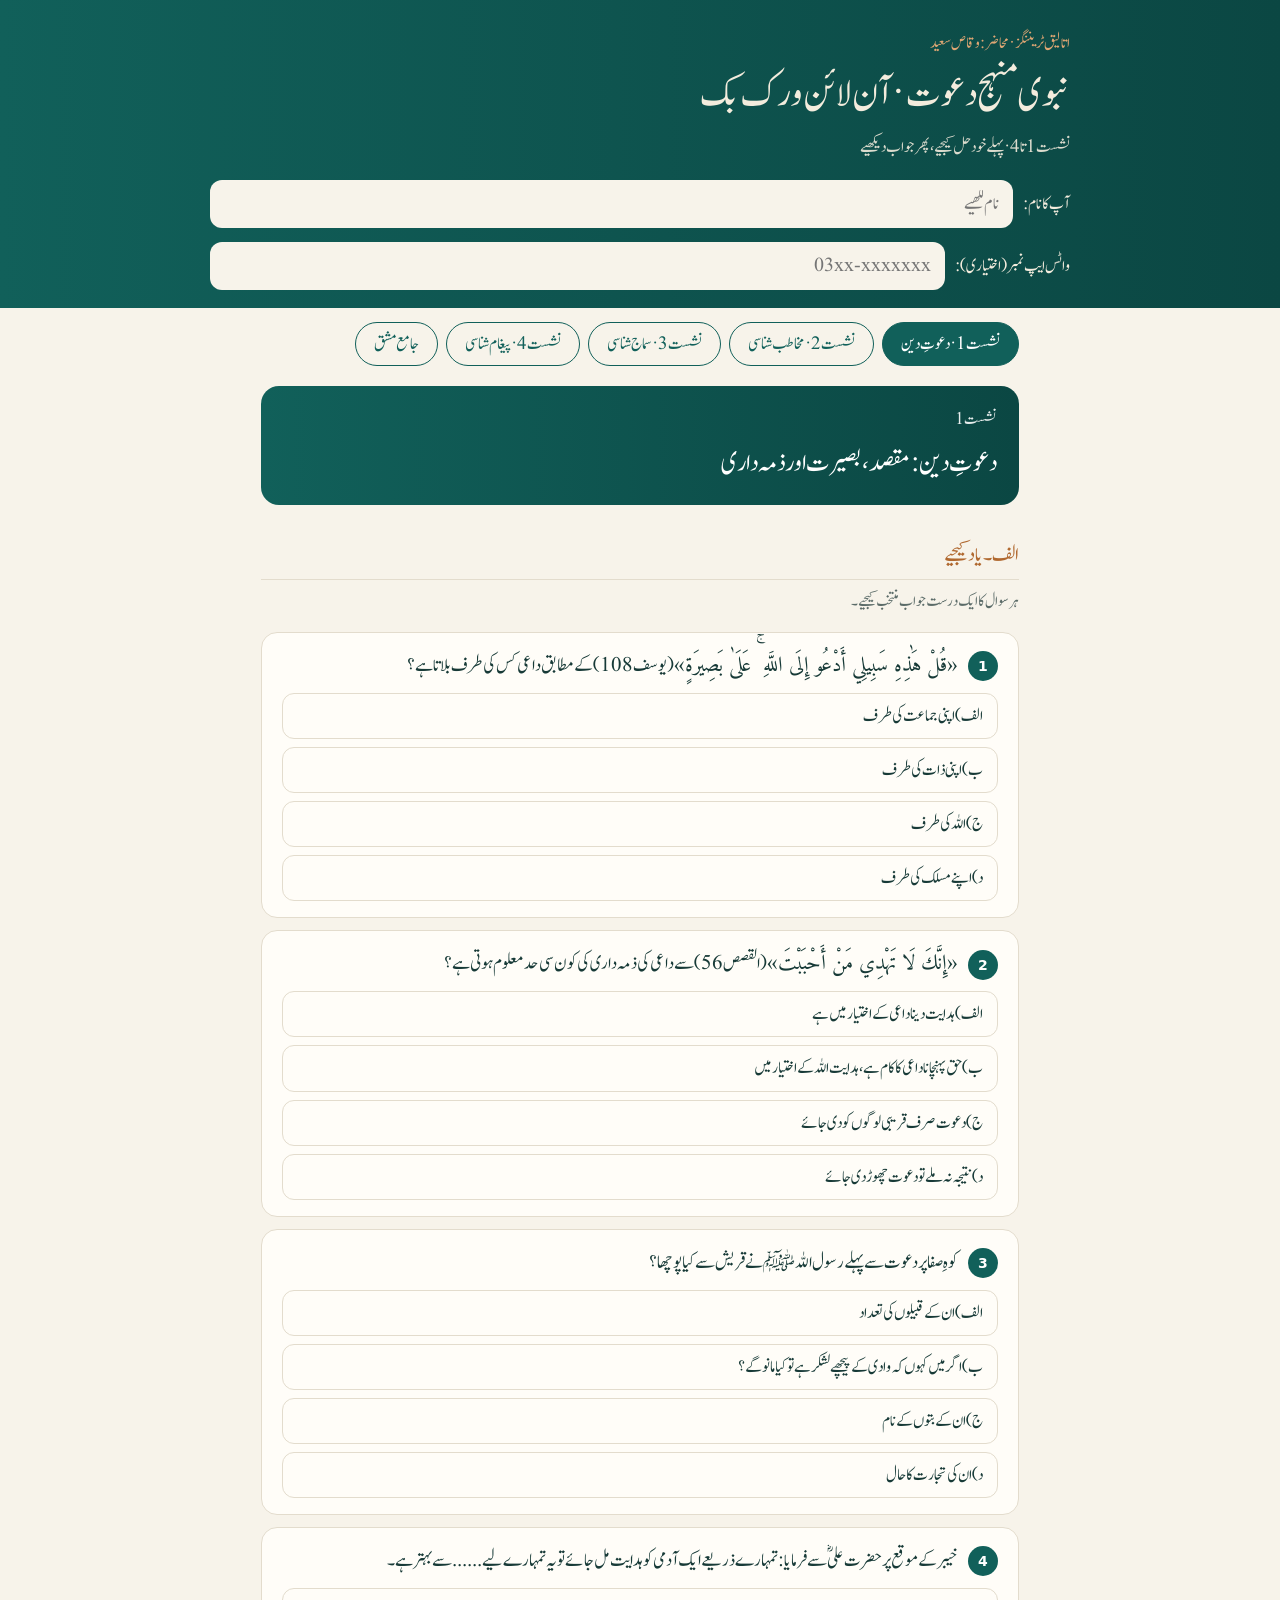
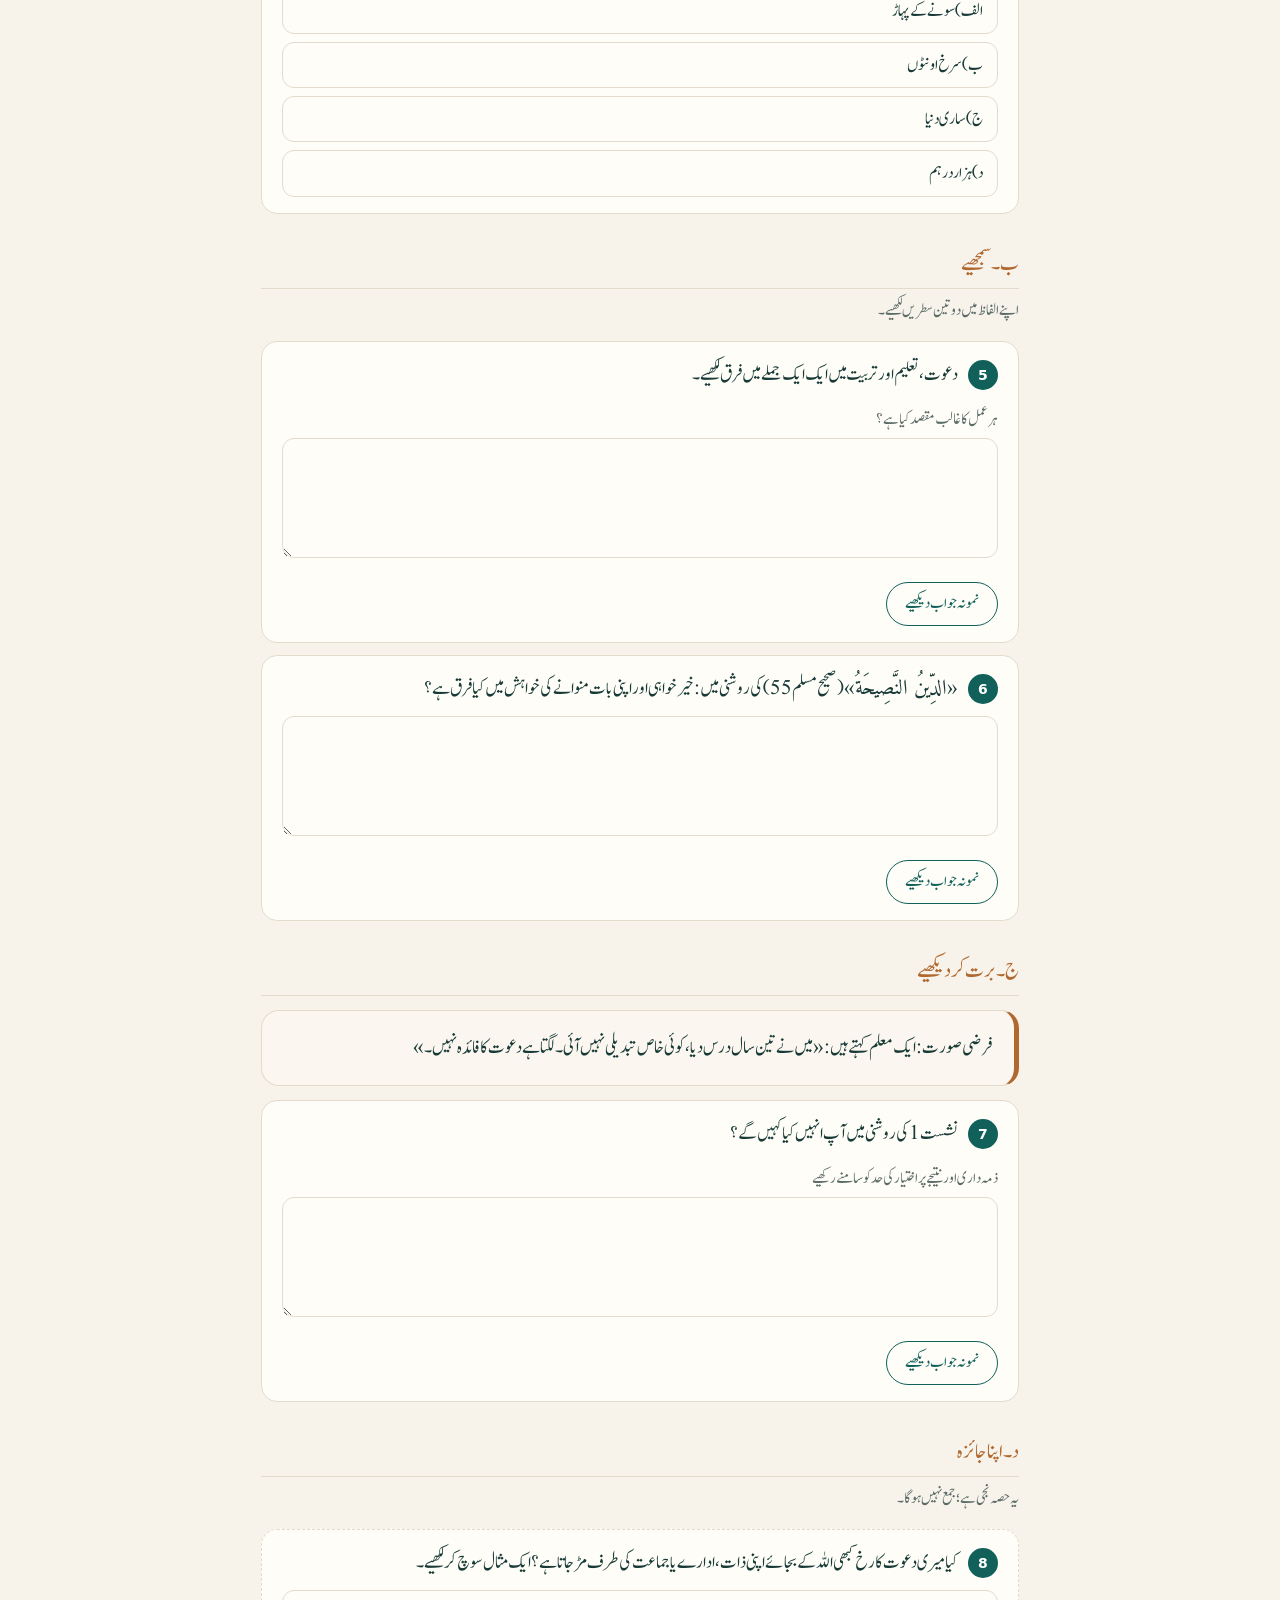
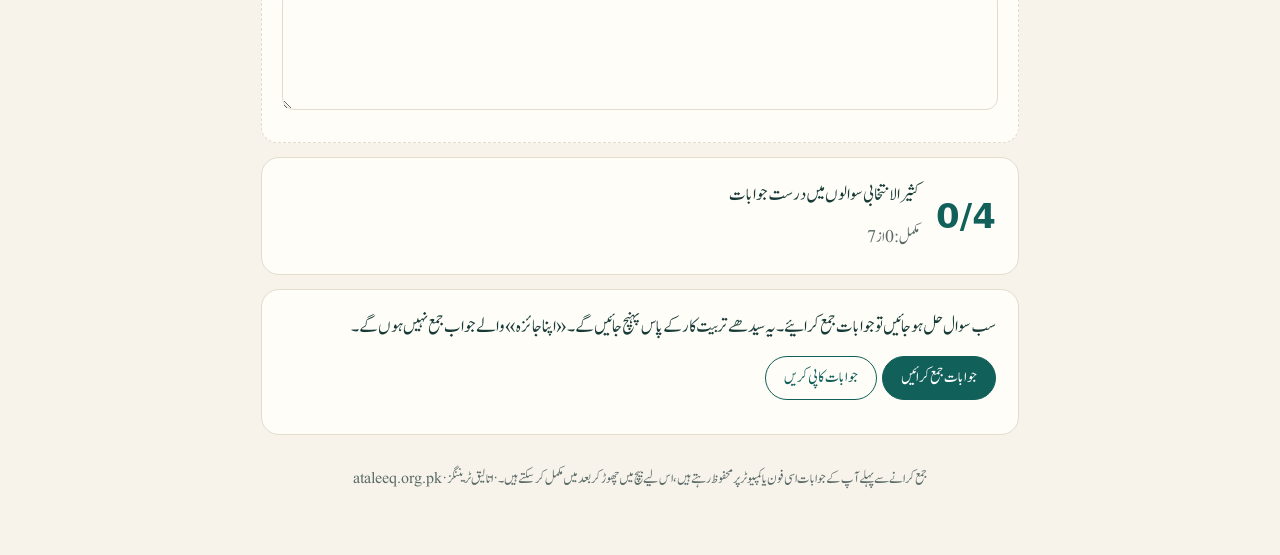
==== index.html @ 0d9d3ff8 "Add online workbook page" ====
<!DOCTYPE html>
<html lang="ur" dir="rtl"><head><meta charset="utf-8">
<meta name="viewport" content="width=device-width,initial-scale=1">
<title>نبوی منہج دعوت · آن لائن ورک بک</title>
<style>
/* VOICE: باوقار، پرسکون، کتابچے جیسا
   IDEA: اتالیق کتابچے کا ایک ورق جو خود جانچتا ہے
   PICTURE: ہر نشست کا رنگین سرورقی پٹا اور سوالوں کے کارڈ
   COLOUR and TYPE: teal #11605a، copper #c0793a، کریم؛ جمیل نوری نستعلیق، عربی امیری
   LAYOUT: ایک کالم، اوپر نشستوں کی ٹیبیں، نیچے نتیجہ اور جمع کرانا */
@font-face{font-family:"Jameel";src:url(fonts/jameel.woff2) format("woff2");font-display:swap}
@font-face{font-family:"Quran";src:url(fonts/amiri.woff2) format("woff2");font-display:swap}
:root{color-scheme:light dark;--bg:light-dark(#f7f3ea,#0f1b1a);--card:light-dark(#fffdf8,#162523);--ink:light-dark(#173a37,#e8efe9);--soft:light-dark(#5b6b68,#a9bbb7);--teal:light-dark(#11605a,#4fb3a8);--tealD:light-dark(#0b4743,#2c8a80);--cop:light-dark(#b0682f,#e0a774);--line:light-dark(#e3dccd,#28403d);--ok:light-dark(#e3f3ee,#173c35);--no:light-dark(#fbeee4,#3b2a1f)}
:root[data-theme=light]{color-scheme:light}:root[data-theme=dark]{color-scheme:dark}
*{box-sizing:border-box;min-width:0}
body{margin:0;background:var(--bg);color:var(--ink);font:21px/2 "Jameel","Noto Nastaliq Urdu",serif;overflow-x:clip}
.wrap{max-width:860px;margin:0 auto;padding:0 max(4vw,14px) 60px}
header.top{background:linear-gradient(270deg,#0b4743,#11605a);color:#f3ecdd;padding:26px max(4vw,14px) 18px}
header.top .in{max-width:860px;margin:0 auto}
.kick{color:#e0a774;font-size:18px;margin:0}
h1{font-size:44px;line-height:1.5;margin:0;font-weight:400}
.sub{margin:0;font-size:19px;opacity:.9}
.name{display:flex;gap:10px;align-items:center;margin-top:14px;flex-wrap:wrap}
.name label{font-size:19px}
.name input{flex:1;min-width:200px;font:inherit;font-size:20px;padding:4px 14px;border-radius:12px;border:0;background:#f7f3ea;color:#173a37;min-height:46px}
nav.tabs{display:flex;gap:8px;overflow-x:auto;padding:14px 0 6px;position:sticky;top:0;background:var(--bg);z-index:5}
nav.tabs a{flex:none;text-decoration:none;color:var(--teal);border:1.5px solid var(--teal);border-radius:30px;padding:2px 18px;font-size:19px;min-height:44px;display:flex;align-items:center}
nav.tabs a.on{background:var(--teal);color:#fff}
nav.tabs a .d{font-family:system-ui;font-size:12px;margin-right:6px;opacity:.8}
.band{background:var(--card);border:1px solid var(--line);border-radius:18px;padding:16px 22px;margin:14px 0}
.unit{background:linear-gradient(270deg,var(--tealD),var(--teal));color:#fff;border:0}
.unit h2{margin:0;font-size:30px;line-height:1.7;font-weight:400}
.unit p{margin:0;font-size:18px;opacity:.9}
h3.part{color:var(--cop);font-size:24px;font-weight:400;margin:26px 0 0;border-bottom:1.5px solid var(--line)}
.hint{color:var(--soft);font-size:18px;margin:4px 0 0}
.case{border-right:5px solid var(--cop);background:light-dark(#fbf6ef,#1d2a22)}
.q{background:var(--card);border:1px solid var(--line);border-radius:16px;padding:12px 20px 16px;margin:12px 0}
.q .t{font-size:21px;margin:0 0 6px;color:var(--ink)}
.q .n{display:inline-flex;width:30px;height:30px;border-radius:50%;background:var(--teal);color:#fff;font:600 14px system-ui;align-items:center;justify-content:center;margin-left:10px;vertical-align:middle}
.ar,q{font-family:"Quran","Amiri",serif}
.opts{display:grid;gap:8px}
.opt{font:inherit;font-size:19px;text-align:right;background:transparent;color:var(--ink);border:1.5px solid var(--line);border-radius:12px;padding:4px 14px;min-height:46px;cursor:pointer;line-height:1.9}
.opt:hover:not(:disabled){border-color:var(--teal)}
.opt:focus-visible,.btn:focus-visible,textarea:focus-visible{outline:3px solid var(--cop);outline-offset:2px}
.opt.right{background:var(--ok);border-color:var(--teal)}
.opt.wrong{background:var(--no);border-color:var(--cop)}
.opt:disabled{cursor:default}
.fb{margin:8px 0 0;padding:6px 14px;border-radius:12px;background:var(--ok);font-size:18px}
.fb b{color:var(--teal)}
textarea{width:100%;font:inherit;font-size:19px;line-height:2;border:1.5px solid var(--line);border-radius:12px;padding:6px 14px;background:transparent;color:var(--ink);min-height:120px;resize:vertical}
.btn{font:inherit;font-size:18px;border:1.5px solid var(--teal);color:var(--teal);background:transparent;border-radius:30px;padding:2px 18px;min-height:44px;cursor:pointer;margin-top:8px}
.btn.fill{background:var(--teal);color:#fff}
.private{border-style:dashed}
.score{display:flex;gap:16px;align-items:center;flex-wrap:wrap}
.score .big{font:700 34px system-ui;color:var(--teal);white-space:nowrap}
.done{color:var(--soft);font-size:18px}
footer{color:var(--soft);font-size:16px;text-align:center;margin-top:28px}
@media(max-width:600px){body{font-size:19px}h1{font-size:34px}.unit h2{font-size:25px}.q{padding:10px 14px 14px}}
</style></head><body>
<header class="top"><div class="in">
<p class="kick">اتالیق ٹریننگز · محاضر: وقاص سعید</p>
<h1>نبوی منہج دعوت · آن لائن ورک بک</h1>
<p class="sub">نشست 1 تا 4 · پہلے خود حل کیجیے، پھر جواب دیکھیے</p>
<div class="name"><label for="nm">آپ کا نام:</label><input id="nm" autocomplete="name" placeholder="نام لکھیے"></div>
<div class="name"><label for="ph">واٹس ایپ نمبر (اختیاری):</label><input id="ph" inputmode="tel" autocomplete="tel" placeholder="03xx-xxxxxxx"></div>
</div></header>
<div class="wrap">
<nav class="tabs" id="tabs" aria-label="نشستیں"></nav>
<main id="main"></main>
<footer>جمع کرانے سے پہلے آپ کے جوابات اسی فون یا کمپیوٹر پر محفوظ رہتے ہیں، اس لیے بیچ میں چھوڑ کر بعد میں مکمل کر سکتے ہیں۔ · اتالیق ٹریننگز · ataleeq.org.pk</footer>
</div>
<script>
{
const FORMS = [{"title":"نبوی منہج دعوت · نشست 1 · دعوتِ دین: مقصد، بصیرت اور ذمہ داری","items":[{"t":"h","title":"الف۔ یاد کیجیے","d":"ہر سوال کا ایک درست جواب منتخب کیجیے۔"},{"t":"mcq","q":"«قُلْ هَٰذِهِ سَبِيلِي أَدْعُو إِلَى اللَّهِ ۚ عَلَىٰ بَصِيرَةٍ» (یوسف 108) کے مطابق داعی کس کی طرف بلاتا ہے؟","o":["اپنی جماعت کی طرف","اپنی ذات کی طرف","اللہ کی طرف","اپنے مسلک کی طرف"],"a":2,"fb":"داعی لوگوں کو اپنی طرف نہیں، اللہ کی طرف جوڑتا ہے۔"},{"t":"mcq","q":"«إِنَّكَ لَا تَهْدِي مَنْ أَحْبَبْتَ» (القصص 56) سے داعی کی ذمہ داری کی کون سی حد معلوم ہوتی ہے؟","o":["ہدایت دینا داعی کے اختیار میں ہے","حق پہنچانا داعی کا کام ہے، ہدایت اللہ کے اختیار میں","دعوت صرف قریبی لوگوں کو دی جائے","نتیجہ نہ ملے تو دعوت چھوڑ دی جائے"],"a":1,"fb":"حق پہنچانا داعی کا کام ہے؛ ہدایت اللہ کے اختیار میں ہے۔"},{"t":"mcq","q":"کوہِ صفا پر دعوت سے پہلے رسول اللہ ﷺ نے قریش سے کیا پوچھا؟","o":["ان کے قبیلوں کی تعداد","اگر میں کہوں کہ وادی کے پیچھے لشکر ہے تو کیا مانو گے؟","ان کے بتوں کے نام","ان کی تجارت کا حال"],"a":1,"fb":"انہوں نے کہا: ہم نے آپ کو ہمیشہ سچا پایا (صحیح بخاری 4770)۔ دعوت سے پہلے داعی کا اعتماد۔"},{"t":"mcq","q":"خیبر کے موقع پر حضرت علیؓ سے فرمایا: تمہارے ذریعے ایک آدمی کو ہدایت مل جائے تو یہ تمہارے لیے ...... سے بہتر ہے۔","o":["سونے کے پہاڑ","سرخ اونٹوں","ساری دنیا","ہزار درہم"],"a":1,"fb":"سرخ اونٹوں سے بہتر (صحیح بخاری 3701)۔"},{"t":"h","title":"ب۔ سمجھیے","d":"اپنے الفاظ میں دو تین سطریں لکھیے۔"},{"t":"para","q":"دعوت، تعلیم اور تربیت میں ایک ایک جملے میں فرق لکھیے۔","h":"ہر عمل کا غالب مقصد کیا ہے؟","fb":"دعوت: اللہ کی بندگی یا حق کے اگلے قدم کی طرف بلانا۔ تعلیم: علم یا فہم سکھانا۔ تربیت: مشق اور بازخورد سے عادت اور کردار بنانا۔"},{"t":"para","q":"«الدِّينُ النَّصِيحَةُ» (صحیح مسلم 55) کی روشنی میں: خیرخواہی اور اپنی بات منوانے کی خواہش میں کیا فرق ہے؟","fb":"خیرخواہی میں مرکز مخاطب کا بھلا اور اللہ کا حق ہے؛ بات منوانے میں مرکز اپنی رائے یا ذات بن جاتی ہے۔"},{"t":"h","title":"ج۔ برت کر دیکھیے","d":"فرضی صورت: ایک معلم کہتے ہیں: «میں نے تین سال درس دیا، کوئی خاص تبدیلی نہیں آئی۔ لگتا ہے دعوت کا فائدہ نہیں۔»"},{"t":"para","q":"نشست 1 کی روشنی میں آپ انہیں کیا کہیں گے؟","h":"ذمہ داری اور نتیجے پر اختیار کی حد کو سامنے رکھیے","fb":"ذمہ داری حق پہنچانا ہے، ہدایت اللہ کے اختیار میں (القصص 56)۔ ایک آدمی کی ہدایت بھی سرخ اونٹوں سے بہتر ہے۔ طریقے کا جائزہ ضرور لیں، مگر مایوسی دعوت چھوڑنے کی دلیل نہیں۔"},{"t":"h","title":"د۔ اپنا جائزہ","d":"یہ حصہ نجی ہے؛ جمع نہیں ہوگا۔"},{"t":"private","q":"کیا میری دعوت کا رخ کبھی اللہ کے بجائے اپنی ذات، ادارے یا جماعت کی طرف مڑ جاتا ہے؟ ایک مثال سوچ کر لکھیے۔"}]},{"title":"نبوی منہج دعوت · نشست 2 · مخاطب شناسی: جواب سے پہلے انسان","items":[{"t":"h","title":"الف۔ یاد کیجیے","d":"ہر سوال کا ایک درست جواب منتخب کیجیے۔"},{"t":"mcq","q":"آن لائن کلاس میں ایک شریک کا کیمرا بند ہے۔ یہ بات کس درجے میں آتی ہے؟","o":["مشاہدہ","تشریح","فیصلہ","نیت کا علم"],"a":0,"fb":"یہ مشاہدہ ہے۔"},{"t":"mcq","q":"«اسے دین میں دلچسپی ہی نہیں» کہنا کس درجے میں آتا ہے؟","o":["مشاہدہ","تشریح","ایسا فیصلہ جس کے لیے معلومات کافی نہیں","تصدیق"],"a":2,"fb":"یہ فیصلہ ہے، جس کی بنیاد ہمارے پاس نہیں۔"},{"t":"mcq","q":"مخاطب شناسی کے چھ قدموں کی درست ترتیب کون سی ہے؟","o":["سماعت، توقف، تصدیق، استفسار، اگلا عمل، مناسبت","توقف، سماعت، استفسار، تصدیق، مناسبت، اگلا عمل","استفسار، سماعت، توقف، مناسبت، تصدیق، اگلا عمل","توقف، استفسار، سماعت، اگلا عمل، تصدیق، مناسبت"],"a":1,"fb":"توقف، سماعت، استفسار، تصدیق، مناسبت، اگلا عمل۔"},{"t":"mcq","q":"حضرت معاویہ بن حکمؓ نے نماز میں بات کر لی۔ بعد میں انہوں نے رسول اللہ ﷺ کے طرزِ تعلیم کے بارے میں کیا کہا؟","o":["آپ ﷺ نے مجلس سے نکال دیا","آپ ﷺ نے نہ جھڑکا، نہ مارا، نہ برا کہا","آپ ﷺ نے بات کا جواب نہیں دیا","آپ ﷺ نے دوسروں سے کہلوایا"],"a":1,"fb":"«مَا كَهَرَنِي وَلَا ضَرَبَنِي وَلَا شَتَمَنِي» (صحیح مسلم 537)۔ غلطی درست ہوئی، عزت محفوظ رہی۔"},{"t":"mcq","q":"«وَلَا تَسُبُّوا الَّذِينَ يَدْعُونَ مِن دُونِ اللَّهِ» (الانعام 108) سے کون سا دعوتی اصول نکلتا ہے؟","o":["باطل پر کبھی تنقید نہ کی جائے","اپنی بات کے ممکنہ نتیجے پر بھی نظر رکھی جائے","ہر مخاطب سے اتفاق کیا جائے","صرف اپنے لوگوں سے بات کی جائے"],"a":1,"fb":"نیت کافی نہیں؛ طرزِ اظہار کا نتیجہ بھی دیکھنا ہے۔ علمی تردید اور توہین آمیز اشتعال الگ ہیں۔"},{"t":"h","title":"ب۔ سمجھیے","d":"اپنے الفاظ میں دو تین سطریں لکھیے۔"},{"t":"para","q":"ایک نوجوان پوچھتا ہے: «وراثت میں بہن کا حصہ بھائی سے کم کیوں ہے؟» اس کے خاندان میں ایک بہن کو حصہ ملا ہی نہیں۔ سوال کے پیچھے چاروں سطحیں (سوال، تجربہ، قدر، رکاوٹ) لکھیے۔","fb":"سوال: تقسیم کی حکمت۔ تجربہ: بہن کو حصہ نہ ملنا۔ قدر: انصاف۔ رکاوٹ: خاندانی ظلم کو شرعی حکم سمجھ لینا۔ پہلے واضح کریں کہ حصہ نہ دینا خود شریعت کی خلاف ورزی ہے۔"},{"t":"para","q":"«میں آپ کی تکلیف سمجھ رہا ہوں» اور «آپ بالکل ٹھیک کہتے ہیں» میں کیا فرق ہے؟","fb":"پہلا تکلیف کا اعتراف ہے؛ دوسرا ہر بات کی توثیق۔ ہمدردی کے بعد بھی غلط عمومی نتیجے کی اصلاح ہو سکتی ہے۔"},{"t":"h","title":"ج۔ برت کر دیکھیے","d":"فرضی صورت: یونیورسٹی کا ایک نوجوان کہتا ہے: «علماء ہماری بات سنتے نہیں۔ سوال کریں تو فوراً کہہ دیتے ہیں کہ ایمان کمزور ہے۔»"},{"t":"para","q":"اس کے لیے لکھیے: (1) ایک کھلا سوال (2) تصدیقی خلاصہ (3) ایک قابلِ عمل اگلا قدم","fb":"کھلا سوال: آپ کو کس خاص گفتگو سے ایسا محسوس ہوا؟ خلاصہ: آپ نے حکمت پوچھی اور جواب میں آپ پر نسبت لگائی گئی، کیا میں درست سمجھا؟ اگلا قدم: اصل حکم اور دلیل واضح کرنا، اور ایک واقعے سے سب پر حکم نہ لگانے کی اصلاح۔"},{"t":"h","title":"د۔ اپنا جائزہ","d":"یہ حصہ نجی ہے؛ جمع نہیں ہوگا۔"},{"t":"private","q":"گزشتہ ہفتے کی کسی گفتگو میں کیا میں نے سوال مکمل ہونے سے پہلے جواب سوچنا شروع کر دیا تھا؟ اگلی بار کون سا قدم یاد رکھوں گا؟"}]},{"title":"نبوی منہج دعوت · نشست 3 · سماج شناسی: مخاطب کا ماحول","items":[{"t":"h","title":"الف۔ یاد کیجیے","d":"ہر سوال کا ایک درست جواب منتخب کیجیے۔"},{"t":"mcq","q":"حضرت معاذؓ کو یمن روانہ کرتے وقت رسول اللہ ﷺ نے سب سے پہلے کیا بتایا؟","o":["یمن کا راستہ","تم اہلِ کتاب کی ایک قوم کے پاس جا رہے ہو","زکوٰۃ کی شرح","وہاں کے حاکم کا نام"],"a":1,"fb":"«إِنَّكَ تَأْتِي قَوْمًا مِنْ أَهْلِ الْكِتَابِ» (صحیح بخاری 1496)۔ پہلے لوگ، پھر ترتیب۔"},{"t":"mcq","q":"«إِن جَاءَكُمْ فَاسِقٌ بِنَبَإٍ فَتَبَيَّنُوا» (الحجرات 6) کا دعوتی اطلاق کیا ہے؟","o":["ہر خبر پر فوراً عمل","خبر پر قدم اٹھانے سے پہلے جانچ","کسی خبر پر کبھی یقین نہ کرنا","صرف بڑوں کی خبر ماننا"],"a":1,"fb":"کسی حلقے کے بارے میں سنی سنائی بات پر حکم لگانے سے پہلے تحقیق۔"},{"t":"mcq","q":"«العادة محكمة» کے ساتھ کون سی حد لازم ہے؟","o":["ہر رواج شریعت ہے","نص کے خلاف عرف معتبر نہیں","عرف کا کوئی اعتبار نہیں","صرف پرانا عرف معتبر ہے"],"a":1,"fb":"عرف معتبر ہے مگر نص کے خلاف نہیں؛ رائج ہونا درست ہونا نہیں۔"},{"t":"mcq","q":"سماج کی چھ تہیں (اندر سے باہر): فرد، ......، فوری حلقہ، طبقہ، ......، وسیع معاشرہ۔ خالی جگہوں میں کیا آئے گا؟","o":["مسجد؛ حکومت","گھر اور خاندان؛ وابستگیاں","دوست؛ میڈیا","مدرسہ؛ ملک"],"a":1,"fb":"گھر اور خاندان؛ وابستگیاں۔"},{"t":"h","title":"ب۔ سمجھیے","d":"اپنے الفاظ میں دو تین سطریں لکھیے۔"},{"t":"para","q":"یہ جملہ دوبارہ لکھیے، اس طرح کہ جو دیکھا گیا وہ محفوظ رہے اور جو معلوم نہیں وہ بھی واضح ہو: «ہمارے محلے کے نوجوان دینی مجلس میں آنا ہی نہیں چاہتے۔»","fb":"مثلاً: «پچھلی تین مجلسوں میں نوجوانوں کی حاضری کم رہی؛ وجہ ابھی معلوم نہیں، غیر حاضر نوجوانوں سے پوچھنا ہے۔»"},{"t":"para","q":"سماج شناسی میں «محدود اور گہرا» کا کیا مطلب ہے؟","fb":"پورے معاشرے پر تبصرے کے بجائے اپنے حلقے (مسجد، کلاس، گھر) کو گہرائی سے جاننا: اوقات، معاش، رائج طریقے اور مسائل۔"},{"t":"h","title":"ج۔ برت کر دیکھیے","d":"فرضی صورت: ایک عالم نے بازار میں دکان کھولی۔ پہلے ہفتے انہوں نے ساتھی دکان داروں کو نماز کے وقت دکان کھلی رکھنے اور ناپ تول پر ٹوکنا شروع کر دیا۔ لوگ ان سے کترانے لگے۔"},{"t":"para","q":"تین باتیں لکھیے: (1) انہوں نے ماحول کی کون سی بات نظرانداز کی؟ (2) انہیں پہلے کیا جاننا چاہیے تھا؟ (3) پہلا عملی قدم کیا ہوتا؟","fb":"بازار کا مزاج اور دکان داروں کی عزتِ نفس نظرانداز ہوئی۔ پہلے لوگوں اور معاملات کو جاننا تھا۔ پہلا قدم: خدمت، سلام، اچھا معاملہ اور تعلق؛ تعلق بات کہنے کی تیاری ہے، اس کا متبادل نہیں۔"},{"t":"h","title":"د۔ اپنا جائزہ","d":"یہ حصہ نجی ہے؛ جمع نہیں ہوگا۔"},{"t":"private","q":"اپنے سب سے اہم دعوتی حلقے کے بارے میں: ایک بات جو میں یقین سے جانتا ہوں، ایک جو صرف سمجھتا ہوں، اور اسے جانچنے کا میرا سوال۔"}]},{"title":"نبوی منہج دعوت · نشست 4 · پیغام شناسی: ترجیحات اور تدریج","items":[{"t":"h","title":"الف۔ یاد کیجیے","d":"ہر سوال کا ایک درست جواب منتخب کیجیے۔"},{"t":"mcq","q":"حضرت عائشہؓ کے مطابق قرآن میں سب سے پہلے کیسی سورت اتری؟","o":["حلال و حرام کے احکام والی","جنت اور دوزخ کے ذکر والی","قصوں والی","جہاد کے احکام والی"],"a":1,"fb":"«فِيهَا ذِكْرُ الْجَنَّةِ وَالنَّارِ» (صحیح بخاری 4993)۔"},{"t":"mcq","q":"شراب کی حرمت کا دوسرا مرحلہ (النساء 43) کس چیز سے جڑا تھا؟","o":["تجارت","نماز","روزہ","مہمان نوازی"],"a":1,"fb":"نماز۔ پہلے سے موجود خیر اگلے قدم کا سہارا بنی۔"},{"t":"mcq","q":"«الْيَوْمَ أَكْمَلْتُ لَكُمْ دِينَكُمْ» کا تدریج پر کیا اثر ہے؟","o":["آج بھی احکام تدریج سے نافذ ہوں گے","احکام میں تدریج ختم؛ سکھانے اور مطالبے میں ترتیب باقی","اب ترتیب کی ضرورت نہیں","ہر حکم ایک ساتھ مانگنا لازم ہے"],"a":1,"fb":"احکام میں تدریج مکمل ہو چکی؛ دعوت اور تربیت میں ترتیب باقی ہے۔"},{"t":"mcq","q":"ٹھیک یا غلط: نیا آنے والا پوچھے کہ سود حرام ہے؟ تو کہیں: ابھی اس کی فکر نہ کرو۔","o":["ٹھیک","غلط"],"a":1,"fb":"غلط۔ پوچھے گئے سوال پر حق نہیں چھپایا جائے گا۔"},{"t":"mcq","q":"ٹھیک یا غلط: فرض نماز کی پابندی سے پہلے تہجد کا مطالبہ نہ کرنا تدریج ہے۔","o":["ٹھیک","غلط"],"a":0,"fb":"ٹھیک۔ فرض پہلے، نفل بعد میں۔"},{"t":"mcq","q":"ٹھیک یا غلط: تدریج یعنی بات اتنی نرم کر دینا کہ کوئی ناراض نہ ہو۔","o":["ٹھیک","غلط"],"a":1,"fb":"غلط۔ تدریج ترتیب ہے، حق میں کمی نہیں۔"},{"t":"h","title":"ب۔ سمجھیے","d":"اپنے الفاظ میں دو تین سطریں لکھیے۔"},{"t":"para","q":"ترجیح کے چار اصول لکھیے۔","fb":"جڑ پہلے، شاخیں بعد میں؛ فرض پہلے، نفل بعد میں؛ بڑی برائی پہلے، خاص طور پر جس میں دوسروں کا حق ہو؛ جو اس وقت ممکن ہو (فَاتَّقُوا اللَّهَ مَا اسْتَطَعْتُمْ)۔"},{"t":"para","q":"«ابھی اس پر بات نہیں کرتے» اور «یہ ٹھیک ہے» میں کیا فرق ہے؟","fb":"پہلا ترتیب ہے، دوسرا دین میں تبدیلی۔"},{"t":"h","title":"ج۔ برت کر دیکھیے","d":"فرضی صورت: عبداللہ (بیس برس) یونیورسٹی کا طالب علم ہے۔ ایک دوست کی وفات کے بعد وہ دین کی طرف آنا چاہتا ہے۔ نمازیں اکثر چھوٹ جاتی ہیں، امتحان میں کبھی نقل کر لیتا ہے، رات دیر تک گیمز کھیلتا ہے اور چھوٹی بہن سے سخت لہجے میں بات کرتا ہے۔ ہاں، جمعہ کبھی نہیں چھوڑتا۔"},{"t":"para","q":"عبداللہ کے لیے پیغام کے چار خانے لکھیے: بنیاد، پہلا قدم، بعد کی باری، نہ بدلنے والی حد۔","fb":"بنیاد: دوست کی وفات سے جاگا آخرت کا احساس؛ جمعہ کی پابندی موجود خیر۔ پہلا قدم: پانچ نمازیں۔ بعد کی باری: نقل (جلد)، بہن سے لہجہ، رات کا معمول۔ حد: پوچھے تو صاف بتائیں کہ نقل دھوکا اور ناجائز ہے۔ مختلف ترتیبیں درست ہو سکتی ہیں بشرطیکہ بنیاد پہلے اور کوئی حرام جائز نہ کہا جائے۔"},{"t":"h","title":"د۔ اپنا جائزہ","d":"یہ حصہ نجی ہے؛ جمع نہیں ہوگا۔"},{"t":"private","q":"اپنے درس یا گفتگو میں میں کون سی بات اکثر بنیاد سے پہلے کہہ دیتا ہوں؟"}]},{"title":"نبوی منہج دعوت · جامع مشق · نشست 1 تا 4","items":[{"t":"h","title":"فرضی صورت","d":"ایک عالم کو ایک نئے محلے کی مسجد میں امامت ملی ہے۔ وہ ہفتہ وار درس شروع کرنا چاہتے ہیں۔ محلے میں زیادہ تر لوگ دکان دار اور ملازم پیشہ ہیں؛ چند نوجوان شام کو مسجد کے باہر بیٹھتے ہیں مگر اندر کم آتے ہیں۔"},{"t":"para","q":"نشست 1 · مقصد: درس کا رخ کیا ہوگا، اور ان کی ذمہ داری کی حد کیا ہے؟","fb":"لوگوں کو اللہ سے جوڑنا، اپنی ذات یا ادارے سے نہیں؛ ہدایت اللہ کے اختیار میں۔"},{"t":"para","q":"نشست 2 · مخاطب: باہر بیٹھنے والے نوجوانوں سے پہلا سوال کیا ہوگا؟","fb":"کھلا سوال، مثلاً: «مسجد میں کون سی بات آپ کے لیے آسان یا مشکل ہے؟»"},{"t":"para","q":"نشست 3 · ماحول: کون سی تین باتیں پہلے معلوم کریں گے؟","fb":"کام کے اوقات، اعتماد کے لوگ (محلے کے بزرگ)، رائج طریقے اور پہلے سے موجود خیر۔"},{"t":"para","q":"نشست 4 · پیغام: پہلے درس کا موضوع اور پہلا قدم کیا ہوگا؟","fb":"اللہ سے تعلق اور آخرت؛ پہلا قدم ایک ہی، جیسے باجماعت نماز یا درس میں ایک بار بیٹھنا۔"}]}];
const SUBMIT = [
 {id:"1FAIpQLSegVqaLrecNOPoFJl9WphQFr-ipL8gZf9Odi--33xVAubB6CQ", e:[207893316,168200745,313098601,2060562220,263888143,2070830540,128838970,2078248076,1172326130]},
 {id:"1FAIpQLSeSP05EQNPISe3Qir1BLm1oKSklfFYDaWDvziMAgWTonMvJwg", e:[1546902059,460722818,1452672390,1473795738,709622940,877610242,261593250,1010589430,332597642,2012425930]},
 {id:"1FAIpQLSfKg845wDIJK-hscO21N-d2ZZxX8aGzlsBqI5e1_9A5d597bw", e:[1285523346,1209548362,1191980018,1891949690,925638731,1964707171,1116490405,308995936,1838438615]},
 {id:"1FAIpQLSey5I8jyY_jSDdnSDqtfHAIPdNHgjpW-PSBUzwYBbBaOeyeRQ", e:[187387534,449666316,1041912060,1107411997,192758846,1615221969,856976682,1097518963,343847859,331313498,2130473558]},
 {id:"1FAIpQLSeexY7XcbscXXzELJ6CfpfWpIo47RW1ePP6swN5bzrNMBVctQ", e:[1423206575,1536512842,618133483,1822309562,379215579,788074829]}];
const SHORT = ["نشست 1 · دعوتِ دین","نشست 2 · مخاطب شناسی","نشست 3 · سماج شناسی","نشست 4 · پیغام شناسی","جامع مشق"];
const L = ["الف","ب","ج","د"];
let st = {};
try { st = JSON.parse(localStorage.getItem("nmd-wb") || "{}"); } catch (e) { st = {}; }
const save = () => { try { localStorage.setItem("nmd-wb", JSON.stringify(st)); } catch (e) {} };
const esc = s => String(s).replace(/[&<>"']/g, c => ({"&":"&amp;","<":"&lt;",">":"&gt;",'"':"&quot;","'":"&#39;"}[c]));
const fmt = s => esc(s).replace(/«([^»]*[ً-ْ][^»]*)»/g, '«<span class="ar">$1</span>»');
const nm = document.getElementById("nm");
nm.value = st.name || "";
nm.addEventListener("input", () => { st.name = nm.value; save(); });
const ph = document.getElementById("ph");
ph.value = st.phone || "";
ph.addEventListener("input", () => { st.phone = ph.value; save(); });

function tabs(cur) {
  document.getElementById("tabs").innerHTML = SHORT.map((t, i) => {
    const s = stats(i);
    const d = st["sent" + i] ? ' <span class="d">✓</span>' : "";
    return `<a href="#s${i+1}" class="${i === cur ? "on" : ""}">${esc(t)}${d}</a>`;
  }).join("");
}
function stats(i) {
  let total = 0, answered = 0, right = 0;
  FORMS[i].items.forEach((it, k) => {
    const v = (st[i] || {})[k];
    if (it.t === "mcq") { total++; if (v !== undefined) { answered++; if (v === it.a) right++; } }
    if (it.t === "para") { total++; if (v && v.trim()) answered++; }
  });
  return { total, answered, right, mcq: FORMS[i].items.filter(x => x.t === "mcq").length };
}
function render(i) {
  const f = FORMS[i]; st[i] = st[i] || {};
  let n = 0, h = `<section class="band unit"><p>${esc(SHORT[i].split(" · ")[0])}</p><h2>${esc(f.title.split(" · ").slice(2).join(" · ") || f.title)}</h2></section>`;
  f.items.forEach((it, k) => {
    if (it.t === "h") {
      if (it.title.indexOf("صورت") > -1 || (it.d || "").indexOf("فرضی صورت") === 0) {
        h += `<h3 class="part">${esc(it.title)}</h3><div class="band case">${fmt(it.d || "")}</div>`;
      } else {
        h += `<h3 class="part">${esc(it.title)}</h3>` + (it.d ? `<p class="hint">${fmt(it.d)}</p>` : "");
      }
      return;
    }
    n++;
    const v = st[i][k];
    if (it.t === "mcq") {
      const answered = v !== undefined;
      h += `<div class="q"><p class="t"><span class="n">${n}</span>${fmt(it.q)}</p><div class="opts">` +
        it.o.map((o, j) => {
          let c = "opt";
          if (answered && j === it.a) c += " right";
          else if (answered && j === v) c += " wrong";
          return `<button class="${c}" data-k="${k}" data-j="${j}" ${answered ? "disabled" : ""}>${L[j]}) ${fmt(o)}</button>`;
        }).join("") + `</div>` +
        (answered ? `<p class="fb"><b>${v === it.a ? "درست ✓" : "درست جواب: " + L[it.a]}</b> · ${fmt(it.fb)}</p>` : "") + `</div>`;
    } else {
      const shown = (st[i]["show" + k]);
      const priv = it.t === "private";
      h += `<div class="q${priv ? " private" : ""}"><p class="t"><span class="n">${n}</span>${fmt(it.q)}</p>` +
        (it.h ? `<p class="hint">${fmt(it.h)}</p>` : "") +
        `<textarea data-k="${k}" aria-label="جواب">${esc(v || "")}</textarea>` +
        (priv ? "" : (shown ? `<p class="fb"><b>نمونہ جواب:</b> ${fmt(it.fb)}</p>` : `<button class="btn" data-show="${k}">نمونہ جواب دیکھیے</button>`)) + `</div>`;
    }
  });
  const s = stats(i);
  h += `<section class="band score" id="sc"><span class="big">${s.right}/${s.mcq}</span><span>کثیر الانتخابی سوالوں میں درست جوابات<br><span class="done">مکمل: ${s.answered} از ${s.total}</span></span></section>
  <div class="band" id="subbox"><p style="margin:0">سب سوال حل ہو جائیں تو جوابات جمع کرائیے۔ یہ سیدھے تربیت کار کے پاس پہنچ جائیں گے۔ «اپنا جائزہ» والے جواب جمع نہیں ہوں گے۔</p>
  <button class="btn fill" id="send">جوابات جمع کرائیں</button> <button class="btn" id="cp">جوابات کاپی کریں</button>
  <p class="done" id="msg" role="status">${st["sent" + i] ? "یہ نشست ایک بار جمع ہو چکی ہے۔ دوبارہ جمع کرانے سے نیا جواب الگ درج ہوگا۔" : ""}</p></div>`;
  document.getElementById("main").innerHTML = h;
  tabs(i);
}
function message(i) {
  const f = FORMS[i], s = stats(i);
  let m = `*${f.title}*\nنام: ${st.name || "—"}\nکثیر الانتخابی: ${s.right}/${s.mcq}\n`;
  let n = 0;
  f.items.forEach((it, k) => {
    if (it.t === "h") return; n++;
    if (it.t === "para") m += `\n${n}۔ ${it.q}\n${((st[i] || {})[k] || "—").trim()}\n`;
  });
  return m;
}
async function send(i) {
  const msg = document.getElementById("msg");
  const f = FORMS[i], sub = SUBMIT[i], a = st[i] || {};
  const missing = [];
  if (!(st.name || "").trim()) missing.push("نام");
  let n = 0;
  f.items.forEach((it, k) => {
    if (it.t === "h") return; n++;
    if (it.t === "mcq" && a[k] === undefined) missing.push("سوال " + n);
    if (it.t === "para" && !(a[k] || "").trim()) missing.push("سوال " + n);
  });
  if (missing.length) { msg.textContent = "ابھی یہ باقی ہیں: " + missing.join("، "); return; }
  const body = new URLSearchParams();
  body.append("entry." + sub.e[0], st.name.trim());
  body.append("entry." + sub.e[1], (st.phone || "").trim());
  let j = 2;
  f.items.forEach((it, k) => {
    if (it.t === "mcq") body.append("entry." + sub.e[j++], it.o[a[k]]);
    else if (it.t === "para") body.append("entry." + sub.e[j++], a[k].trim());
  });
  const b = document.getElementById("send"); b.disabled = true; msg.textContent = "بھیجا جا رہا ہے…";
  try {
    await fetch("https://docs.google.com/forms/d/e/" + sub.id + "/formResponse", { method: "POST", mode: "no-cors", body });
    st["sent" + i] = 1; save();
    msg.textContent = "جزاکم اللہ خیرا۔ آپ کے جوابات جمع ہو گئے۔";
    tabs(i);
  } catch (e) {
    msg.textContent = "انٹرنیٹ کا مسئلہ ہے؛ تھوڑی دیر بعد دوبارہ کوشش کیجیے۔";
  }
  b.disabled = false;
}
let cur = 0;
function route() {
  const m = /^#s([1-5])$/.exec(location.hash);
  cur = m ? +m[1] - 1 : 0;
  render(cur); window.scrollTo(0, 0);
}
document.getElementById("main").addEventListener("click", e => {
  const b = e.target.closest(".opt");
  if (b) { st[cur][b.dataset.k] = +b.dataset.j; save(); const y = window.scrollY; render(cur); window.scrollTo(0, y); return; }
  const sh = e.target.closest("[data-show]");
  if (sh) { st[cur]["show" + sh.dataset.show] = 1; save(); const y = window.scrollY; render(cur); window.scrollTo(0, y); return; }
  if (e.target.id === "send") { send(cur); return; }
  if (e.target.id === "cp") {
    navigator.clipboard.writeText(message(cur)).then(() => { document.getElementById("msg").textContent = "کاپی ہو گیا"; }, () => { document.getElementById("msg").textContent = "کاپی نہیں ہو سکا"; });
  }
});
document.getElementById("main").addEventListener("input", e => {
  if (e.target.tagName === "TEXTAREA") { st[cur][e.target.dataset.k] = e.target.value; save(); }
});
window.addEventListener("hashchange", route);
route();
}
</script>
</body></html>
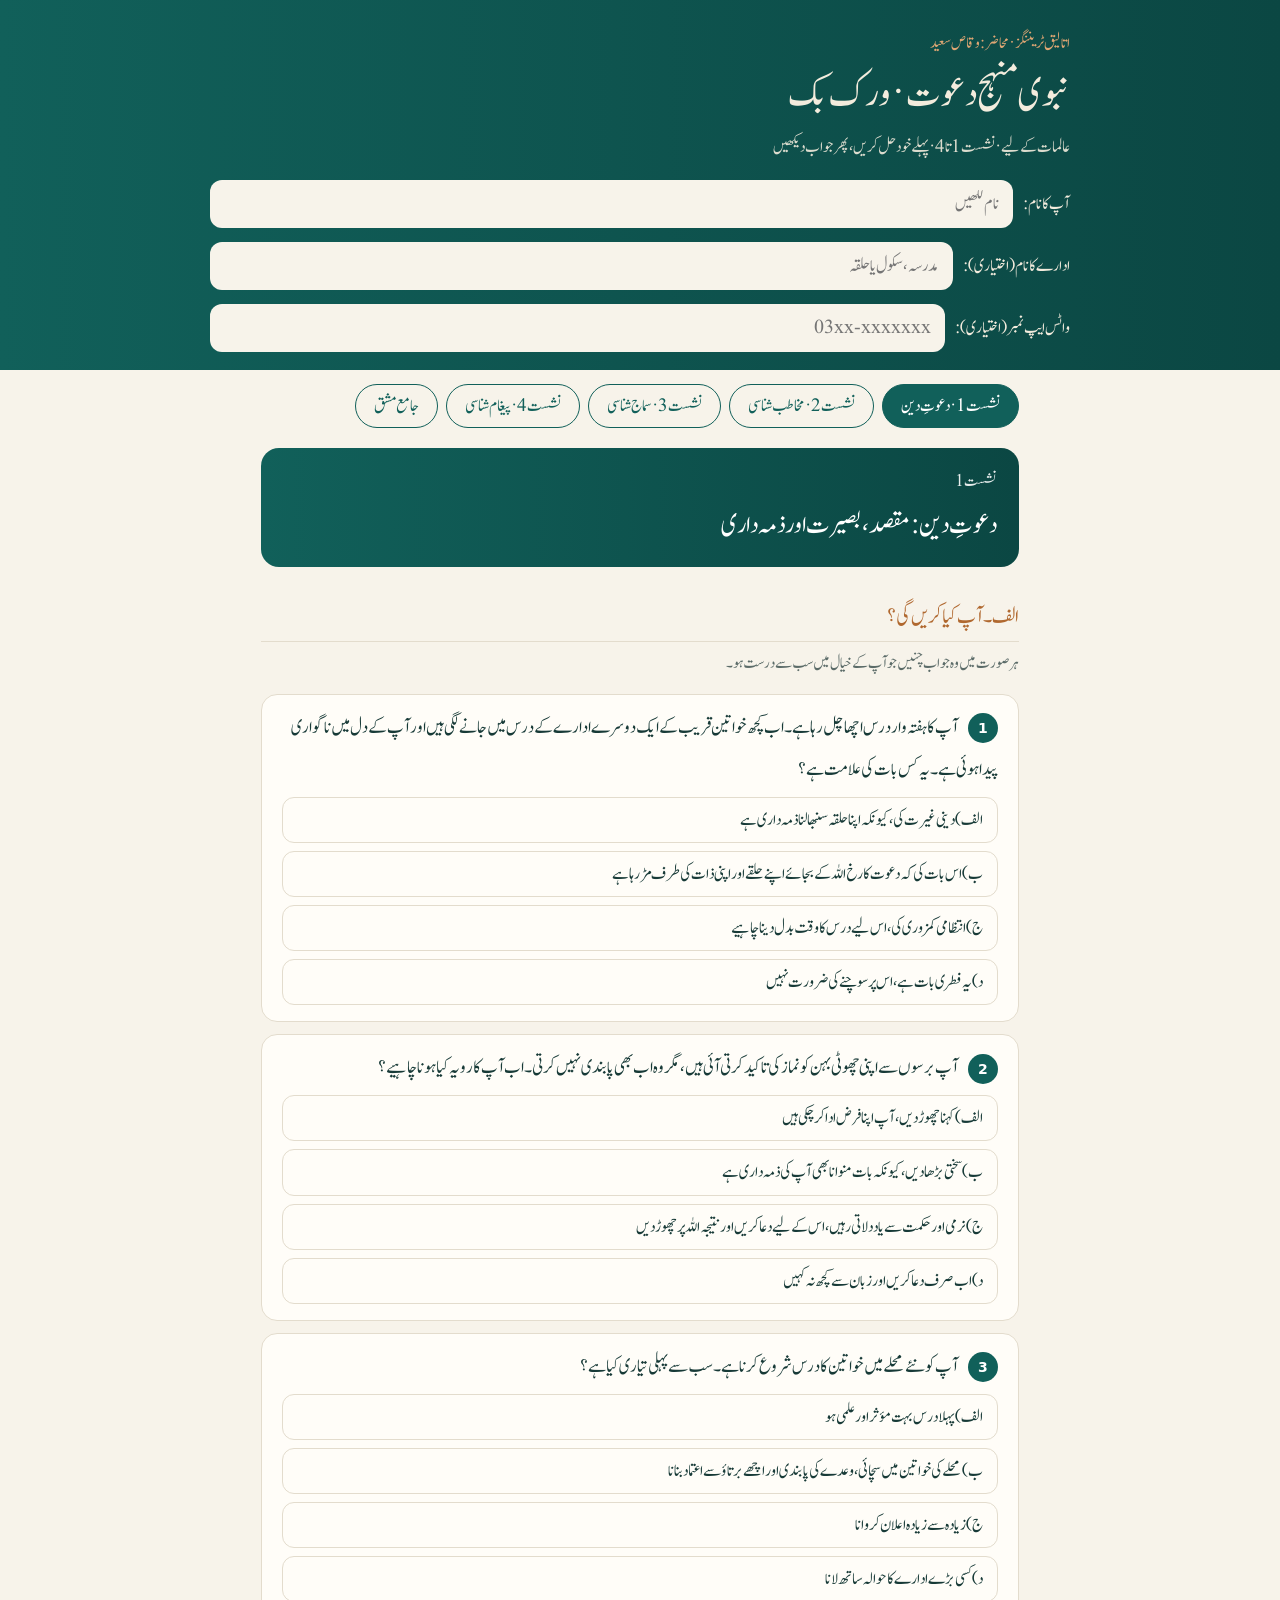
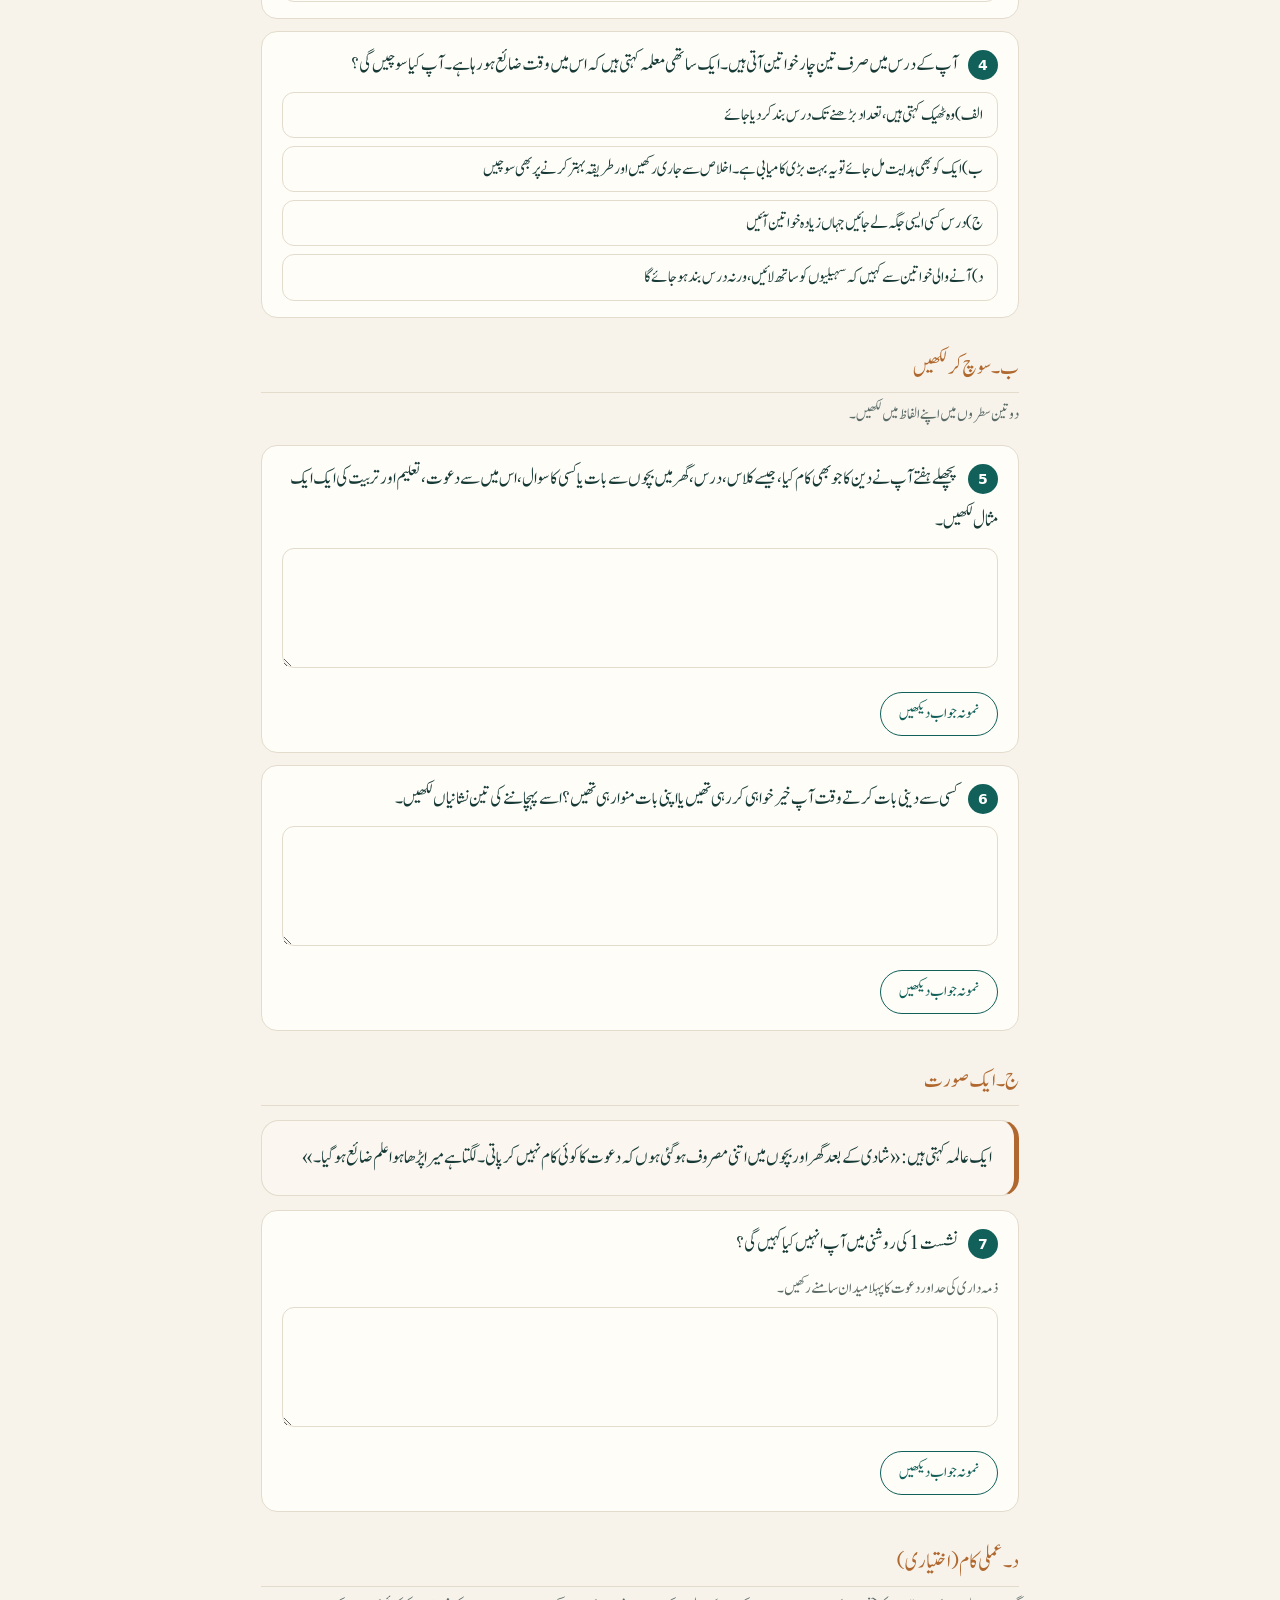
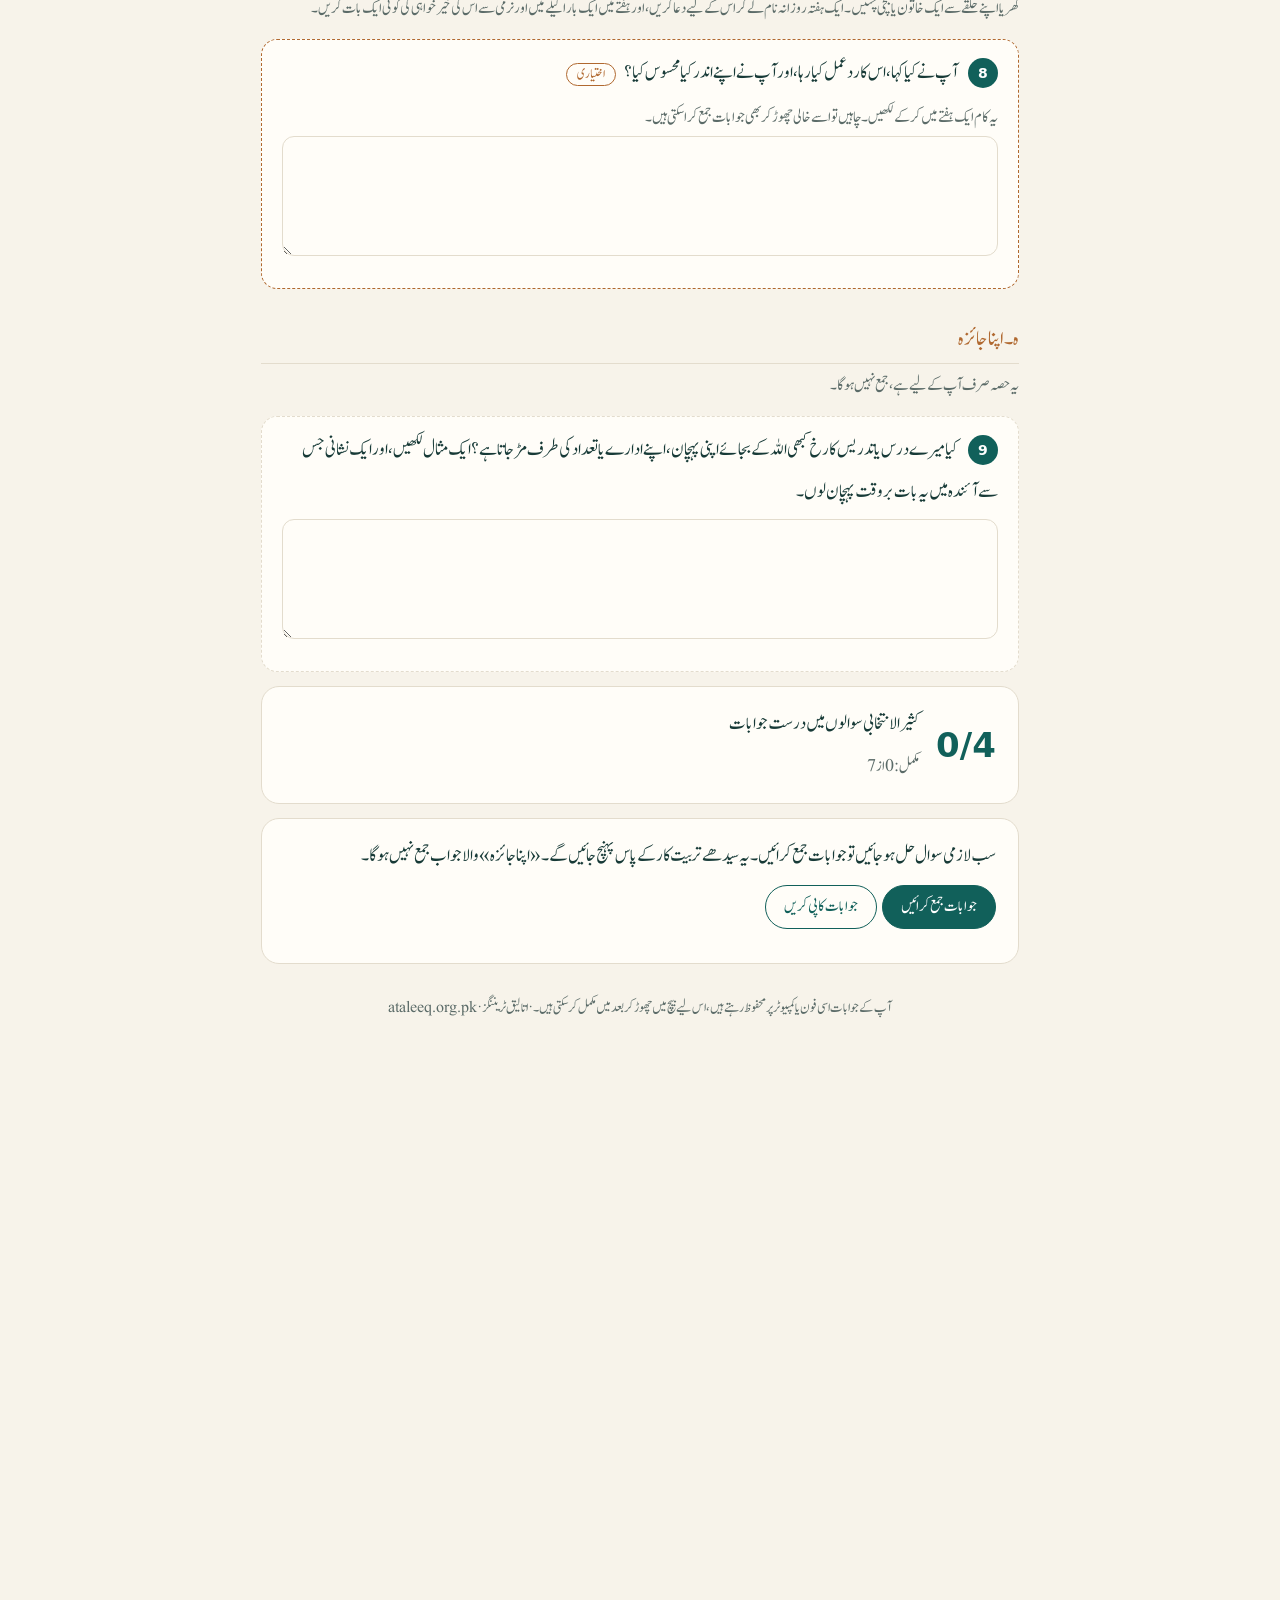
==== commit b75ccd2e: "Point root to alimat workbook" ====
--- a/index.html
+++ b/index.html
@@ -1,216 +1,2 @@
 <!DOCTYPE html>
-<html lang="ur" dir="rtl"><head><meta charset="utf-8">
-<meta name="viewport" content="width=device-width,initial-scale=1">
-<title>نبوی منہج دعوت · آن لائن ورک بک</title>
-<style>
-/* VOICE: باوقار، پرسکون، کتابچے جیسا
-   IDEA: اتالیق کتابچے کا ایک ورق جو خود جانچتا ہے
-   PICTURE: ہر نشست کا رنگین سرورقی پٹا اور سوالوں کے کارڈ
-   COLOUR and TYPE: teal #11605a، copper #c0793a، کریم؛ جمیل نوری نستعلیق، عربی امیری
-   LAYOUT: ایک کالم، اوپر نشستوں کی ٹیبیں، نیچے نتیجہ اور جمع کرانا */
-@font-face{font-family:"Jameel";src:url(fonts/jameel.woff2) format("woff2");font-display:swap}
-@font-face{font-family:"Quran";src:url(fonts/amiri.woff2) format("woff2");font-display:swap}
-:root{color-scheme:light dark;--bg:light-dark(#f7f3ea,#0f1b1a);--card:light-dark(#fffdf8,#162523);--ink:light-dark(#173a37,#e8efe9);--soft:light-dark(#5b6b68,#a9bbb7);--teal:light-dark(#11605a,#4fb3a8);--tealD:light-dark(#0b4743,#2c8a80);--cop:light-dark(#b0682f,#e0a774);--line:light-dark(#e3dccd,#28403d);--ok:light-dark(#e3f3ee,#173c35);--no:light-dark(#fbeee4,#3b2a1f)}
-:root[data-theme=light]{color-scheme:light}:root[data-theme=dark]{color-scheme:dark}
-*{box-sizing:border-box;min-width:0}
-body{margin:0;background:var(--bg);color:var(--ink);font:21px/2 "Jameel","Noto Nastaliq Urdu",serif;overflow-x:clip}
-.wrap{max-width:860px;margin:0 auto;padding:0 max(4vw,14px) 60px}
-header.top{background:linear-gradient(270deg,#0b4743,#11605a);color:#f3ecdd;padding:26px max(4vw,14px) 18px}
-header.top .in{max-width:860px;margin:0 auto}
-.kick{color:#e0a774;font-size:18px;margin:0}
-h1{font-size:44px;line-height:1.5;margin:0;font-weight:400}
-.sub{margin:0;font-size:19px;opacity:.9}
-.name{display:flex;gap:10px;align-items:center;margin-top:14px;flex-wrap:wrap}
-.name label{font-size:19px}
-.name input{flex:1;min-width:200px;font:inherit;font-size:20px;padding:4px 14px;border-radius:12px;border:0;background:#f7f3ea;color:#173a37;min-height:46px}
-nav.tabs{display:flex;gap:8px;overflow-x:auto;padding:14px 0 6px;position:sticky;top:0;background:var(--bg);z-index:5}
-nav.tabs a{flex:none;text-decoration:none;color:var(--teal);border:1.5px solid var(--teal);border-radius:30px;padding:2px 18px;font-size:19px;min-height:44px;display:flex;align-items:center}
-nav.tabs a.on{background:var(--teal);color:#fff}
-nav.tabs a .d{font-family:system-ui;font-size:12px;margin-right:6px;opacity:.8}
-.band{background:var(--card);border:1px solid var(--line);border-radius:18px;padding:16px 22px;margin:14px 0}
-.unit{background:linear-gradient(270deg,var(--tealD),var(--teal));color:#fff;border:0}
-.unit h2{margin:0;font-size:30px;line-height:1.7;font-weight:400}
-.unit p{margin:0;font-size:18px;opacity:.9}
-h3.part{color:var(--cop);font-size:24px;font-weight:400;margin:26px 0 0;border-bottom:1.5px solid var(--line)}
-.hint{color:var(--soft);font-size:18px;margin:4px 0 0}
-.case{border-right:5px solid var(--cop);background:light-dark(#fbf6ef,#1d2a22)}
-.q{background:var(--card);border:1px solid var(--line);border-radius:16px;padding:12px 20px 16px;margin:12px 0}
-.q .t{font-size:21px;margin:0 0 6px;color:var(--ink)}
-.q .n{display:inline-flex;width:30px;height:30px;border-radius:50%;background:var(--teal);color:#fff;font:600 14px system-ui;align-items:center;justify-content:center;margin-left:10px;vertical-align:middle}
-.ar,q{font-family:"Quran","Amiri",serif}
-.opts{display:grid;gap:8px}
-.opt{font:inherit;font-size:19px;text-align:right;background:transparent;color:var(--ink);border:1.5px solid var(--line);border-radius:12px;padding:4px 14px;min-height:46px;cursor:pointer;line-height:1.9}
-.opt:hover:not(:disabled){border-color:var(--teal)}
-.opt:focus-visible,.btn:focus-visible,textarea:focus-visible{outline:3px solid var(--cop);outline-offset:2px}
-.opt.right{background:var(--ok);border-color:var(--teal)}
-.opt.wrong{background:var(--no);border-color:var(--cop)}
-.opt:disabled{cursor:default}
-.fb{margin:8px 0 0;padding:6px 14px;border-radius:12px;background:var(--ok);font-size:18px}
-.fb b{color:var(--teal)}
-textarea{width:100%;font:inherit;font-size:19px;line-height:2;border:1.5px solid var(--line);border-radius:12px;padding:6px 14px;background:transparent;color:var(--ink);min-height:120px;resize:vertical}
-.btn{font:inherit;font-size:18px;border:1.5px solid var(--teal);color:var(--teal);background:transparent;border-radius:30px;padding:2px 18px;min-height:44px;cursor:pointer;margin-top:8px}
-.btn.fill{background:var(--teal);color:#fff}
-.private{border-style:dashed}
-.score{display:flex;gap:16px;align-items:center;flex-wrap:wrap}
-.score .big{font:700 34px system-ui;color:var(--teal);white-space:nowrap}
-.done{color:var(--soft);font-size:18px}
-footer{color:var(--soft);font-size:16px;text-align:center;margin-top:28px}
-@media(max-width:600px){body{font-size:19px}h1{font-size:34px}.unit h2{font-size:25px}.q{padding:10px 14px 14px}}
-</style></head><body>
-<header class="top"><div class="in">
-<p class="kick">اتالیق ٹریننگز · محاضر: وقاص سعید</p>
-<h1>نبوی منہج دعوت · آن لائن ورک بک</h1>
-<p class="sub">نشست 1 تا 4 · پہلے خود حل کیجیے، پھر جواب دیکھیے</p>
-<div class="name"><label for="nm">آپ کا نام:</label><input id="nm" autocomplete="name" placeholder="نام لکھیے"></div>
-<div class="name"><label for="ph">واٹس ایپ نمبر (اختیاری):</label><input id="ph" inputmode="tel" autocomplete="tel" placeholder="03xx-xxxxxxx"></div>
-</div></header>
-<div class="wrap">
-<nav class="tabs" id="tabs" aria-label="نشستیں"></nav>
-<main id="main"></main>
-<footer>جمع کرانے سے پہلے آپ کے جوابات اسی فون یا کمپیوٹر پر محفوظ رہتے ہیں، اس لیے بیچ میں چھوڑ کر بعد میں مکمل کر سکتے ہیں۔ · اتالیق ٹریننگز · ataleeq.org.pk</footer>
-</div>
-<script>
-{
-const FORMS = [{"title":"نبوی منہج دعوت · نشست 1 · دعوتِ دین: مقصد، بصیرت اور ذمہ داری","items":[{"t":"h","title":"الف۔ یاد کیجیے","d":"ہر سوال کا ایک درست جواب منتخب کیجیے۔"},{"t":"mcq","q":"«قُلْ هَٰذِهِ سَبِيلِي أَدْعُو إِلَى اللَّهِ ۚ عَلَىٰ بَصِيرَةٍ» (یوسف 108) کے مطابق داعی کس کی طرف بلاتا ہے؟","o":["اپنی جماعت کی طرف","اپنی ذات کی طرف","اللہ کی طرف","اپنے مسلک کی طرف"],"a":2,"fb":"داعی لوگوں کو اپنی طرف نہیں، اللہ کی طرف جوڑتا ہے۔"},{"t":"mcq","q":"«إِنَّكَ لَا تَهْدِي مَنْ أَحْبَبْتَ» (القصص 56) سے داعی کی ذمہ داری کی کون سی حد معلوم ہوتی ہے؟","o":["ہدایت دینا داعی کے اختیار میں ہے","حق پہنچانا داعی کا کام ہے، ہدایت اللہ کے اختیار میں","دعوت صرف قریبی لوگوں کو دی جائے","نتیجہ نہ ملے تو دعوت چھوڑ دی جائے"],"a":1,"fb":"حق پہنچانا داعی کا کام ہے؛ ہدایت اللہ کے اختیار میں ہے۔"},{"t":"mcq","q":"کوہِ صفا پر دعوت سے پہلے رسول اللہ ﷺ نے قریش سے کیا پوچھا؟","o":["ان کے قبیلوں کی تعداد","اگر میں کہوں کہ وادی کے پیچھے لشکر ہے تو کیا مانو گے؟","ان کے بتوں کے نام","ان کی تجارت کا حال"],"a":1,"fb":"انہوں نے کہا: ہم نے آپ کو ہمیشہ سچا پایا (صحیح بخاری 4770)۔ دعوت سے پہلے داعی کا اعتماد۔"},{"t":"mcq","q":"خیبر کے موقع پر حضرت علیؓ سے فرمایا: تمہارے ذریعے ایک آدمی کو ہدایت مل جائے تو یہ تمہارے لیے ...... سے بہتر ہے۔","o":["سونے کے پہاڑ","سرخ اونٹوں","ساری دنیا","ہزار درہم"],"a":1,"fb":"سرخ اونٹوں سے بہتر (صحیح بخاری 3701)۔"},{"t":"h","title":"ب۔ سمجھیے","d":"اپنے الفاظ میں دو تین سطریں لکھیے۔"},{"t":"para","q":"دعوت، تعلیم اور تربیت میں ایک ایک جملے میں فرق لکھیے۔","h":"ہر عمل کا غالب مقصد کیا ہے؟","fb":"دعوت: اللہ کی بندگی یا حق کے اگلے قدم کی طرف بلانا۔ تعلیم: علم یا فہم سکھانا۔ تربیت: مشق اور بازخورد سے عادت اور کردار بنانا۔"},{"t":"para","q":"«الدِّينُ النَّصِيحَةُ» (صحیح مسلم 55) کی روشنی میں: خیرخواہی اور اپنی بات منوانے کی خواہش میں کیا فرق ہے؟","fb":"خیرخواہی میں مرکز مخاطب کا بھلا اور اللہ کا حق ہے؛ بات منوانے میں مرکز اپنی رائے یا ذات بن جاتی ہے۔"},{"t":"h","title":"ج۔ برت کر دیکھیے","d":"فرضی صورت: ایک معلم کہتے ہیں: «میں نے تین سال درس دیا، کوئی خاص تبدیلی نہیں آئی۔ لگتا ہے دعوت کا فائدہ نہیں۔»"},{"t":"para","q":"نشست 1 کی روشنی میں آپ انہیں کیا کہیں گے؟","h":"ذمہ داری اور نتیجے پر اختیار کی حد کو سامنے رکھیے","fb":"ذمہ داری حق پہنچانا ہے، ہدایت اللہ کے اختیار میں (القصص 56)۔ ایک آدمی کی ہدایت بھی سرخ اونٹوں سے بہتر ہے۔ طریقے کا جائزہ ضرور لیں، مگر مایوسی دعوت چھوڑنے کی دلیل نہیں۔"},{"t":"h","title":"د۔ اپنا جائزہ","d":"یہ حصہ نجی ہے؛ جمع نہیں ہوگا۔"},{"t":"private","q":"کیا میری دعوت کا رخ کبھی اللہ کے بجائے اپنی ذات، ادارے یا جماعت کی طرف مڑ جاتا ہے؟ ایک مثال سوچ کر لکھیے۔"}]},{"title":"نبوی منہج دعوت · نشست 2 · مخاطب شناسی: جواب سے پہلے انسان","items":[{"t":"h","title":"الف۔ یاد کیجیے","d":"ہر سوال کا ایک درست جواب منتخب کیجیے۔"},{"t":"mcq","q":"آن لائن کلاس میں ایک شریک کا کیمرا بند ہے۔ یہ بات کس درجے میں آتی ہے؟","o":["مشاہدہ","تشریح","فیصلہ","نیت کا علم"],"a":0,"fb":"یہ مشاہدہ ہے۔"},{"t":"mcq","q":"«اسے دین میں دلچسپی ہی نہیں» کہنا کس درجے میں آتا ہے؟","o":["مشاہدہ","تشریح","ایسا فیصلہ جس کے لیے معلومات کافی نہیں","تصدیق"],"a":2,"fb":"یہ فیصلہ ہے، جس کی بنیاد ہمارے پاس نہیں۔"},{"t":"mcq","q":"مخاطب شناسی کے چھ قدموں کی درست ترتیب کون سی ہے؟","o":["سماعت، توقف، تصدیق، استفسار، اگلا عمل، مناسبت","توقف، سماعت، استفسار، تصدیق، مناسبت، اگلا عمل","استفسار، سماعت، توقف، مناسبت، تصدیق، اگلا عمل","توقف، استفسار، سماعت، اگلا عمل، تصدیق، مناسبت"],"a":1,"fb":"توقف، سماعت، استفسار، تصدیق، مناسبت، اگلا عمل۔"},{"t":"mcq","q":"حضرت معاویہ بن حکمؓ نے نماز میں بات کر لی۔ بعد میں انہوں نے رسول اللہ ﷺ کے طرزِ تعلیم کے بارے میں کیا کہا؟","o":["آپ ﷺ نے مجلس سے نکال دیا","آپ ﷺ نے نہ جھڑکا، نہ مارا، نہ برا کہا","آپ ﷺ نے بات کا جواب نہیں دیا","آپ ﷺ نے دوسروں سے کہلوایا"],"a":1,"fb":"«مَا كَهَرَنِي وَلَا ضَرَبَنِي وَلَا شَتَمَنِي» (صحیح مسلم 537)۔ غلطی درست ہوئی، عزت محفوظ رہی۔"},{"t":"mcq","q":"«وَلَا تَسُبُّوا الَّذِينَ يَدْعُونَ مِن دُونِ اللَّهِ» (الانعام 108) سے کون سا دعوتی اصول نکلتا ہے؟","o":["باطل پر کبھی تنقید نہ کی جائے","اپنی بات کے ممکنہ نتیجے پر بھی نظر رکھی جائے","ہر مخاطب سے اتفاق کیا جائے","صرف اپنے لوگوں سے بات کی جائے"],"a":1,"fb":"نیت کافی نہیں؛ طرزِ اظہار کا نتیجہ بھی دیکھنا ہے۔ علمی تردید اور توہین آمیز اشتعال الگ ہیں۔"},{"t":"h","title":"ب۔ سمجھیے","d":"اپنے الفاظ میں دو تین سطریں لکھیے۔"},{"t":"para","q":"ایک نوجوان پوچھتا ہے: «وراثت میں بہن کا حصہ بھائی سے کم کیوں ہے؟» اس کے خاندان میں ایک بہن کو حصہ ملا ہی نہیں۔ سوال کے پیچھے چاروں سطحیں (سوال، تجربہ، قدر، رکاوٹ) لکھیے۔","fb":"سوال: تقسیم کی حکمت۔ تجربہ: بہن کو حصہ نہ ملنا۔ قدر: انصاف۔ رکاوٹ: خاندانی ظلم کو شرعی حکم سمجھ لینا۔ پہلے واضح کریں کہ حصہ نہ دینا خود شریعت کی خلاف ورزی ہے۔"},{"t":"para","q":"«میں آپ کی تکلیف سمجھ رہا ہوں» اور «آپ بالکل ٹھیک کہتے ہیں» میں کیا فرق ہے؟","fb":"پہلا تکلیف کا اعتراف ہے؛ دوسرا ہر بات کی توثیق۔ ہمدردی کے بعد بھی غلط عمومی نتیجے کی اصلاح ہو سکتی ہے۔"},{"t":"h","title":"ج۔ برت کر دیکھیے","d":"فرضی صورت: یونیورسٹی کا ایک نوجوان کہتا ہے: «علماء ہماری بات سنتے نہیں۔ سوال کریں تو فوراً کہہ دیتے ہیں کہ ایمان کمزور ہے۔»"},{"t":"para","q":"اس کے لیے لکھیے: (1) ایک کھلا سوال (2) تصدیقی خلاصہ (3) ایک قابلِ عمل اگلا قدم","fb":"کھلا سوال: آپ کو کس خاص گفتگو سے ایسا محسوس ہوا؟ خلاصہ: آپ نے حکمت پوچھی اور جواب میں آپ پر نسبت لگائی گئی، کیا میں درست سمجھا؟ اگلا قدم: اصل حکم اور دلیل واضح کرنا، اور ایک واقعے سے سب پر حکم نہ لگانے کی اصلاح۔"},{"t":"h","title":"د۔ اپنا جائزہ","d":"یہ حصہ نجی ہے؛ جمع نہیں ہوگا۔"},{"t":"private","q":"گزشتہ ہفتے کی کسی گفتگو میں کیا میں نے سوال مکمل ہونے سے پہلے جواب سوچنا شروع کر دیا تھا؟ اگلی بار کون سا قدم یاد رکھوں گا؟"}]},{"title":"نبوی منہج دعوت · نشست 3 · سماج شناسی: مخاطب کا ماحول","items":[{"t":"h","title":"الف۔ یاد کیجیے","d":"ہر سوال کا ایک درست جواب منتخب کیجیے۔"},{"t":"mcq","q":"حضرت معاذؓ کو یمن روانہ کرتے وقت رسول اللہ ﷺ نے سب سے پہلے کیا بتایا؟","o":["یمن کا راستہ","تم اہلِ کتاب کی ایک قوم کے پاس جا رہے ہو","زکوٰۃ کی شرح","وہاں کے حاکم کا نام"],"a":1,"fb":"«إِنَّكَ تَأْتِي قَوْمًا مِنْ أَهْلِ الْكِتَابِ» (صحیح بخاری 1496)۔ پہلے لوگ، پھر ترتیب۔"},{"t":"mcq","q":"«إِن جَاءَكُمْ فَاسِقٌ بِنَبَإٍ فَتَبَيَّنُوا» (الحجرات 6) کا دعوتی اطلاق کیا ہے؟","o":["ہر خبر پر فوراً عمل","خبر پر قدم اٹھانے سے پہلے جانچ","کسی خبر پر کبھی یقین نہ کرنا","صرف بڑوں کی خبر ماننا"],"a":1,"fb":"کسی حلقے کے بارے میں سنی سنائی بات پر حکم لگانے سے پہلے تحقیق۔"},{"t":"mcq","q":"«العادة محكمة» کے ساتھ کون سی حد لازم ہے؟","o":["ہر رواج شریعت ہے","نص کے خلاف عرف معتبر نہیں","عرف کا کوئی اعتبار نہیں","صرف پرانا عرف معتبر ہے"],"a":1,"fb":"عرف معتبر ہے مگر نص کے خلاف نہیں؛ رائج ہونا درست ہونا نہیں۔"},{"t":"mcq","q":"سماج کی چھ تہیں (اندر سے باہر): فرد، ......، فوری حلقہ، طبقہ، ......، وسیع معاشرہ۔ خالی جگہوں میں کیا آئے گا؟","o":["مسجد؛ حکومت","گھر اور خاندان؛ وابستگیاں","دوست؛ میڈیا","مدرسہ؛ ملک"],"a":1,"fb":"گھر اور خاندان؛ وابستگیاں۔"},{"t":"h","title":"ب۔ سمجھیے","d":"اپنے الفاظ میں دو تین سطریں لکھیے۔"},{"t":"para","q":"یہ جملہ دوبارہ لکھیے، اس طرح کہ جو دیکھا گیا وہ محفوظ رہے اور جو معلوم نہیں وہ بھی واضح ہو: «ہمارے محلے کے نوجوان دینی مجلس میں آنا ہی نہیں چاہتے۔»","fb":"مثلاً: «پچھلی تین مجلسوں میں نوجوانوں کی حاضری کم رہی؛ وجہ ابھی معلوم نہیں، غیر حاضر نوجوانوں سے پوچھنا ہے۔»"},{"t":"para","q":"سماج شناسی میں «محدود اور گہرا» کا کیا مطلب ہے؟","fb":"پورے معاشرے پر تبصرے کے بجائے اپنے حلقے (مسجد، کلاس، گھر) کو گہرائی سے جاننا: اوقات، معاش، رائج طریقے اور مسائل۔"},{"t":"h","title":"ج۔ برت کر دیکھیے","d":"فرضی صورت: ایک عالم نے بازار میں دکان کھولی۔ پہلے ہفتے انہوں نے ساتھی دکان داروں کو نماز کے وقت دکان کھلی رکھنے اور ناپ تول پر ٹوکنا شروع کر دیا۔ لوگ ان سے کترانے لگے۔"},{"t":"para","q":"تین باتیں لکھیے: (1) انہوں نے ماحول کی کون سی بات نظرانداز کی؟ (2) انہیں پہلے کیا جاننا چاہیے تھا؟ (3) پہلا عملی قدم کیا ہوتا؟","fb":"بازار کا مزاج اور دکان داروں کی عزتِ نفس نظرانداز ہوئی۔ پہلے لوگوں اور معاملات کو جاننا تھا۔ پہلا قدم: خدمت، سلام، اچھا معاملہ اور تعلق؛ تعلق بات کہنے کی تیاری ہے، اس کا متبادل نہیں۔"},{"t":"h","title":"د۔ اپنا جائزہ","d":"یہ حصہ نجی ہے؛ جمع نہیں ہوگا۔"},{"t":"private","q":"اپنے سب سے اہم دعوتی حلقے کے بارے میں: ایک بات جو میں یقین سے جانتا ہوں، ایک جو صرف سمجھتا ہوں، اور اسے جانچنے کا میرا سوال۔"}]},{"title":"نبوی منہج دعوت · نشست 4 · پیغام شناسی: ترجیحات اور تدریج","items":[{"t":"h","title":"الف۔ یاد کیجیے","d":"ہر سوال کا ایک درست جواب منتخب کیجیے۔"},{"t":"mcq","q":"حضرت عائشہؓ کے مطابق قرآن میں سب سے پہلے کیسی سورت اتری؟","o":["حلال و حرام کے احکام والی","جنت اور دوزخ کے ذکر والی","قصوں والی","جہاد کے احکام والی"],"a":1,"fb":"«فِيهَا ذِكْرُ الْجَنَّةِ وَالنَّارِ» (صحیح بخاری 4993)۔"},{"t":"mcq","q":"شراب کی حرمت کا دوسرا مرحلہ (النساء 43) کس چیز سے جڑا تھا؟","o":["تجارت","نماز","روزہ","مہمان نوازی"],"a":1,"fb":"نماز۔ پہلے سے موجود خیر اگلے قدم کا سہارا بنی۔"},{"t":"mcq","q":"«الْيَوْمَ أَكْمَلْتُ لَكُمْ دِينَكُمْ» کا تدریج پر کیا اثر ہے؟","o":["آج بھی احکام تدریج سے نافذ ہوں گے","احکام میں تدریج ختم؛ سکھانے اور مطالبے میں ترتیب باقی","اب ترتیب کی ضرورت نہیں","ہر حکم ایک ساتھ مانگنا لازم ہے"],"a":1,"fb":"احکام میں تدریج مکمل ہو چکی؛ دعوت اور تربیت میں ترتیب باقی ہے۔"},{"t":"mcq","q":"ٹھیک یا غلط: نیا آنے والا پوچھے کہ سود حرام ہے؟ تو کہیں: ابھی اس کی فکر نہ کرو۔","o":["ٹھیک","غلط"],"a":1,"fb":"غلط۔ پوچھے گئے سوال پر حق نہیں چھپایا جائے گا۔"},{"t":"mcq","q":"ٹھیک یا غلط: فرض نماز کی پابندی سے پہلے تہجد کا مطالبہ نہ کرنا تدریج ہے۔","o":["ٹھیک","غلط"],"a":0,"fb":"ٹھیک۔ فرض پہلے، نفل بعد میں۔"},{"t":"mcq","q":"ٹھیک یا غلط: تدریج یعنی بات اتنی نرم کر دینا کہ کوئی ناراض نہ ہو۔","o":["ٹھیک","غلط"],"a":1,"fb":"غلط۔ تدریج ترتیب ہے، حق میں کمی نہیں۔"},{"t":"h","title":"ب۔ سمجھیے","d":"اپنے الفاظ میں دو تین سطریں لکھیے۔"},{"t":"para","q":"ترجیح کے چار اصول لکھیے۔","fb":"جڑ پہلے، شاخیں بعد میں؛ فرض پہلے، نفل بعد میں؛ بڑی برائی پہلے، خاص طور پر جس میں دوسروں کا حق ہو؛ جو اس وقت ممکن ہو (فَاتَّقُوا اللَّهَ مَا اسْتَطَعْتُمْ)۔"},{"t":"para","q":"«ابھی اس پر بات نہیں کرتے» اور «یہ ٹھیک ہے» میں کیا فرق ہے؟","fb":"پہلا ترتیب ہے، دوسرا دین میں تبدیلی۔"},{"t":"h","title":"ج۔ برت کر دیکھیے","d":"فرضی صورت: عبداللہ (بیس برس) یونیورسٹی کا طالب علم ہے۔ ایک دوست کی وفات کے بعد وہ دین کی طرف آنا چاہتا ہے۔ نمازیں اکثر چھوٹ جاتی ہیں، امتحان میں کبھی نقل کر لیتا ہے، رات دیر تک گیمز کھیلتا ہے اور چھوٹی بہن سے سخت لہجے میں بات کرتا ہے۔ ہاں، جمعہ کبھی نہیں چھوڑتا۔"},{"t":"para","q":"عبداللہ کے لیے پیغام کے چار خانے لکھیے: بنیاد، پہلا قدم، بعد کی باری، نہ بدلنے والی حد۔","fb":"بنیاد: دوست کی وفات سے جاگا آخرت کا احساس؛ جمعہ کی پابندی موجود خیر۔ پہلا قدم: پانچ نمازیں۔ بعد کی باری: نقل (جلد)، بہن سے لہجہ، رات کا معمول۔ حد: پوچھے تو صاف بتائیں کہ نقل دھوکا اور ناجائز ہے۔ مختلف ترتیبیں درست ہو سکتی ہیں بشرطیکہ بنیاد پہلے اور کوئی حرام جائز نہ کہا جائے۔"},{"t":"h","title":"د۔ اپنا جائزہ","d":"یہ حصہ نجی ہے؛ جمع نہیں ہوگا۔"},{"t":"private","q":"اپنے درس یا گفتگو میں میں کون سی بات اکثر بنیاد سے پہلے کہہ دیتا ہوں؟"}]},{"title":"نبوی منہج دعوت · جامع مشق · نشست 1 تا 4","items":[{"t":"h","title":"فرضی صورت","d":"ایک عالم کو ایک نئے محلے کی مسجد میں امامت ملی ہے۔ وہ ہفتہ وار درس شروع کرنا چاہتے ہیں۔ محلے میں زیادہ تر لوگ دکان دار اور ملازم پیشہ ہیں؛ چند نوجوان شام کو مسجد کے باہر بیٹھتے ہیں مگر اندر کم آتے ہیں۔"},{"t":"para","q":"نشست 1 · مقصد: درس کا رخ کیا ہوگا، اور ان کی ذمہ داری کی حد کیا ہے؟","fb":"لوگوں کو اللہ سے جوڑنا، اپنی ذات یا ادارے سے نہیں؛ ہدایت اللہ کے اختیار میں۔"},{"t":"para","q":"نشست 2 · مخاطب: باہر بیٹھنے والے نوجوانوں سے پہلا سوال کیا ہوگا؟","fb":"کھلا سوال، مثلاً: «مسجد میں کون سی بات آپ کے لیے آسان یا مشکل ہے؟»"},{"t":"para","q":"نشست 3 · ماحول: کون سی تین باتیں پہلے معلوم کریں گے؟","fb":"کام کے اوقات، اعتماد کے لوگ (محلے کے بزرگ)، رائج طریقے اور پہلے سے موجود خیر۔"},{"t":"para","q":"نشست 4 · پیغام: پہلے درس کا موضوع اور پہلا قدم کیا ہوگا؟","fb":"اللہ سے تعلق اور آخرت؛ پہلا قدم ایک ہی، جیسے باجماعت نماز یا درس میں ایک بار بیٹھنا۔"}]}];
-const SUBMIT = [
- {id:"1FAIpQLSegVqaLrecNOPoFJl9WphQFr-ipL8gZf9Odi--33xVAubB6CQ", e:[207893316,168200745,313098601,2060562220,263888143,2070830540,128838970,2078248076,1172326130]},
- {id:"1FAIpQLSeSP05EQNPISe3Qir1BLm1oKSklfFYDaWDvziMAgWTonMvJwg", e:[1546902059,460722818,1452672390,1473795738,709622940,877610242,261593250,1010589430,332597642,2012425930]},
- {id:"1FAIpQLSfKg845wDIJK-hscO21N-d2ZZxX8aGzlsBqI5e1_9A5d597bw", e:[1285523346,1209548362,1191980018,1891949690,925638731,1964707171,1116490405,308995936,1838438615]},
- {id:"1FAIpQLSey5I8jyY_jSDdnSDqtfHAIPdNHgjpW-PSBUzwYBbBaOeyeRQ", e:[187387534,449666316,1041912060,1107411997,192758846,1615221969,856976682,1097518963,343847859,331313498,2130473558]},
- {id:"1FAIpQLSeexY7XcbscXXzELJ6CfpfWpIo47RW1ePP6swN5bzrNMBVctQ", e:[1423206575,1536512842,618133483,1822309562,379215579,788074829]}];
-const SHORT = ["نشست 1 · دعوتِ دین","نشست 2 · مخاطب شناسی","نشست 3 · سماج شناسی","نشست 4 · پیغام شناسی","جامع مشق"];
-const L = ["الف","ب","ج","د"];
-let st = {};
-try { st = JSON.parse(localStorage.getItem("nmd-wb") || "{}"); } catch (e) { st = {}; }
-const save = () => { try { localStorage.setItem("nmd-wb", JSON.stringify(st)); } catch (e) {} };
-const esc = s => String(s).replace(/[&<>"']/g, c => ({"&":"&amp;","<":"&lt;",">":"&gt;",'"':"&quot;","'":"&#39;"}[c]));
-const fmt = s => esc(s).replace(/«([^»]*[ً-ْ][^»]*)»/g, '«<span class="ar">$1</span>»');
-const nm = document.getElementById("nm");
-nm.value = st.name || "";
-nm.addEventListener("input", () => { st.name = nm.value; save(); });
-const ph = document.getElementById("ph");
-ph.value = st.phone || "";
-ph.addEventListener("input", () => { st.phone = ph.value; save(); });
-
-function tabs(cur) {
-  document.getElementById("tabs").innerHTML = SHORT.map((t, i) => {
-    const s = stats(i);
-    const d = st["sent" + i] ? ' <span class="d">✓</span>' : "";
-    return `<a href="#s${i+1}" class="${i === cur ? "on" : ""}">${esc(t)}${d}</a>`;
-  }).join("");
-}
-function stats(i) {
-  let total = 0, answered = 0, right = 0;
-  FORMS[i].items.forEach((it, k) => {
-    const v = (st[i] || {})[k];
-    if (it.t === "mcq") { total++; if (v !== undefined) { answered++; if (v === it.a) right++; } }
-    if (it.t === "para") { total++; if (v && v.trim()) answered++; }
-  });
-  return { total, answered, right, mcq: FORMS[i].items.filter(x => x.t === "mcq").length };
-}
-function render(i) {
-  const f = FORMS[i]; st[i] = st[i] || {};
-  let n = 0, h = `<section class="band unit"><p>${esc(SHORT[i].split(" · ")[0])}</p><h2>${esc(f.title.split(" · ").slice(2).join(" · ") || f.title)}</h2></section>`;
-  f.items.forEach((it, k) => {
-    if (it.t === "h") {
-      if (it.title.indexOf("صورت") > -1 || (it.d || "").indexOf("فرضی صورت") === 0) {
-        h += `<h3 class="part">${esc(it.title)}</h3><div class="band case">${fmt(it.d || "")}</div>`;
-      } else {
-        h += `<h3 class="part">${esc(it.title)}</h3>` + (it.d ? `<p class="hint">${fmt(it.d)}</p>` : "");
-      }
-      return;
-    }
-    n++;
-    const v = st[i][k];
-    if (it.t === "mcq") {
-      const answered = v !== undefined;
-      h += `<div class="q"><p class="t"><span class="n">${n}</span>${fmt(it.q)}</p><div class="opts">` +
-        it.o.map((o, j) => {
-          let c = "opt";
-          if (answered && j === it.a) c += " right";
-          else if (answered && j === v) c += " wrong";
-          return `<button class="${c}" data-k="${k}" data-j="${j}" ${answered ? "disabled" : ""}>${L[j]}) ${fmt(o)}</button>`;
-        }).join("") + `</div>` +
-        (answered ? `<p class="fb"><b>${v === it.a ? "درست ✓" : "درست جواب: " + L[it.a]}</b> · ${fmt(it.fb)}</p>` : "") + `</div>`;
-    } else {
-      const shown = (st[i]["show" + k]);
-      const priv = it.t === "private";
-      h += `<div class="q${priv ? " private" : ""}"><p class="t"><span class="n">${n}</span>${fmt(it.q)}</p>` +
-        (it.h ? `<p class="hint">${fmt(it.h)}</p>` : "") +
-        `<textarea data-k="${k}" aria-label="جواب">${esc(v || "")}</textarea>` +
-        (priv ? "" : (shown ? `<p class="fb"><b>نمونہ جواب:</b> ${fmt(it.fb)}</p>` : `<button class="btn" data-show="${k}">نمونہ جواب دیکھیے</button>`)) + `</div>`;
-    }
-  });
-  const s = stats(i);
-  h += `<section class="band score" id="sc"><span class="big">${s.right}/${s.mcq}</span><span>کثیر الانتخابی سوالوں میں درست جوابات<br><span class="done">مکمل: ${s.answered} از ${s.total}</span></span></section>
-  <div class="band" id="subbox"><p style="margin:0">سب سوال حل ہو جائیں تو جوابات جمع کرائیے۔ یہ سیدھے تربیت کار کے پاس پہنچ جائیں گے۔ «اپنا جائزہ» والے جواب جمع نہیں ہوں گے۔</p>
-  <button class="btn fill" id="send">جوابات جمع کرائیں</button> <button class="btn" id="cp">جوابات کاپی کریں</button>
-  <p class="done" id="msg" role="status">${st["sent" + i] ? "یہ نشست ایک بار جمع ہو چکی ہے۔ دوبارہ جمع کرانے سے نیا جواب الگ درج ہوگا۔" : ""}</p></div>`;
-  document.getElementById("main").innerHTML = h;
-  tabs(i);
-}
-function message(i) {
-  const f = FORMS[i], s = stats(i);
-  let m = `*${f.title}*\nنام: ${st.name || "—"}\nکثیر الانتخابی: ${s.right}/${s.mcq}\n`;
-  let n = 0;
-  f.items.forEach((it, k) => {
-    if (it.t === "h") return; n++;
-    if (it.t === "para") m += `\n${n}۔ ${it.q}\n${((st[i] || {})[k] || "—").trim()}\n`;
-  });
-  return m;
-}
-async function send(i) {
-  const msg = document.getElementById("msg");
-  const f = FORMS[i], sub = SUBMIT[i], a = st[i] || {};
-  const missing = [];
-  if (!(st.name || "").trim()) missing.push("نام");
-  let n = 0;
-  f.items.forEach((it, k) => {
-    if (it.t === "h") return; n++;
-    if (it.t === "mcq" && a[k] === undefined) missing.push("سوال " + n);
-    if (it.t === "para" && !(a[k] || "").trim()) missing.push("سوال " + n);
-  });
-  if (missing.length) { msg.textContent = "ابھی یہ باقی ہیں: " + missing.join("، "); return; }
-  const body = new URLSearchParams();
-  body.append("entry." + sub.e[0], st.name.trim());
-  body.append("entry." + sub.e[1], (st.phone || "").trim());
-  let j = 2;
-  f.items.forEach((it, k) => {
-    if (it.t === "mcq") body.append("entry." + sub.e[j++], it.o[a[k]]);
-    else if (it.t === "para") body.append("entry." + sub.e[j++], a[k].trim());
-  });
-  const b = document.getElementById("send"); b.disabled = true; msg.textContent = "بھیجا جا رہا ہے…";
-  try {
-    await fetch("https://docs.google.com/forms/d/e/" + sub.id + "/formResponse", { method: "POST", mode: "no-cors", body });
-    st["sent" + i] = 1; save();
-    msg.textContent = "جزاکم اللہ خیرا۔ آپ کے جوابات جمع ہو گئے۔";
-    tabs(i);
-  } catch (e) {
-    msg.textContent = "انٹرنیٹ کا مسئلہ ہے؛ تھوڑی دیر بعد دوبارہ کوشش کیجیے۔";
-  }
-  b.disabled = false;
-}
-let cur = 0;
-function route() {
-  const m = /^#s([1-5])$/.exec(location.hash);
-  cur = m ? +m[1] - 1 : 0;
-  render(cur); window.scrollTo(0, 0);
-}
-document.getElementById("main").addEventListener("click", e => {
-  const b = e.target.closest(".opt");
-  if (b) { st[cur][b.dataset.k] = +b.dataset.j; save(); const y = window.scrollY; render(cur); window.scrollTo(0, y); return; }
-  const sh = e.target.closest("[data-show]");
-  if (sh) { st[cur]["show" + sh.dataset.show] = 1; save(); const y = window.scrollY; render(cur); window.scrollTo(0, y); return; }
-  if (e.target.id === "send") { send(cur); return; }
-  if (e.target.id === "cp") {
-    navigator.clipboard.writeText(message(cur)).then(() => { document.getElementById("msg").textContent = "کاپی ہو گیا"; }, () => { document.getElementById("msg").textContent = "کاپی نہیں ہو سکا"; });
-  }
-});
-document.getElementById("main").addEventListener("input", e => {
-  if (e.target.tagName === "TEXTAREA") { st[cur][e.target.dataset.k] = e.target.value; save(); }
-});
-window.addEventListener("hashchange", route);
-route();
-}
-</script>
-</body></html>
+<html lang='ur'><head><meta charset='utf-8'><meta http-equiv='refresh' content='0; url=alimat/'><title>نبوی منہج دعوت · ورک بک</title></head><body><a href='alimat/'>ورک بک</a></body></html>
